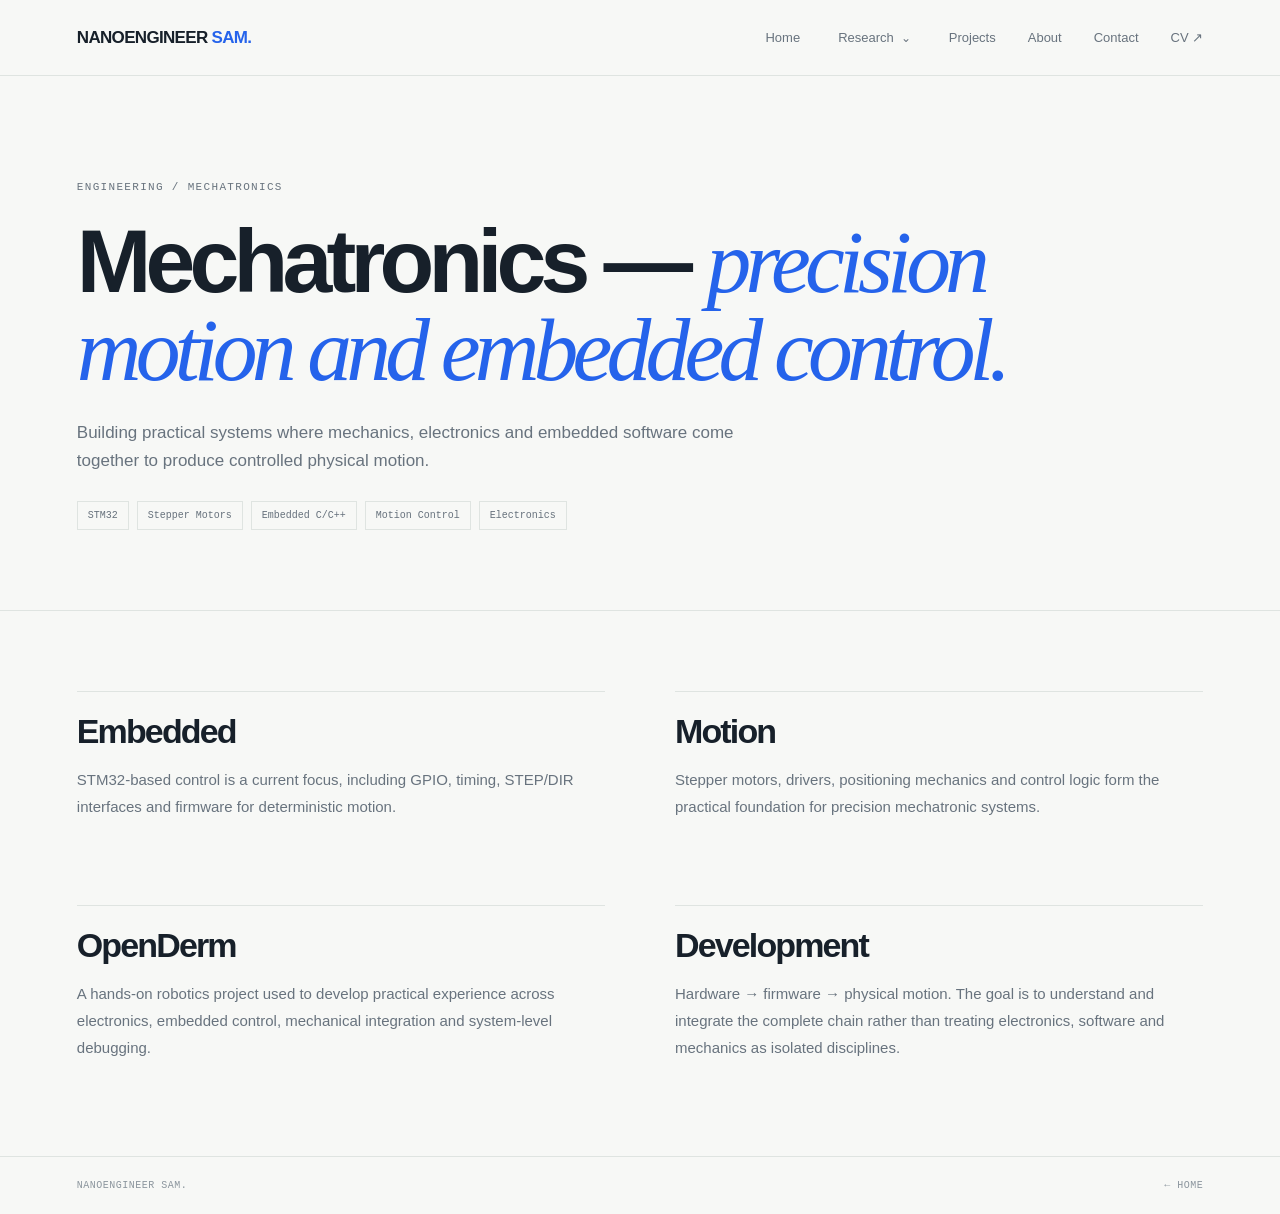
==== mechatronics.html @ 96676b7f "Add files via upload" ====
<!DOCTYPE html><html lang="en"><head><meta charset="UTF-8"><meta name="viewport" content="width=device-width,initial-scale=1.0"><title>Mechatronics — Nanoengineer Sam</title><link rel="stylesheet" href="style.css"></head><body><header class="nav">
  <a class="logo" href="index.html">NANOENGINEER <b>SAM.</b></a>
  <nav class="navlinks">
    <a href="index.html">Home</a>
    <div class="dropdown">
      <button class="dropdown-button">Research</button>
      <div class="dropdown-menu">
        <a href="nanotechnology.html">Nanotechnology<small>AFM · SPM · SEM · Raman</small></a>
        <a href="computational-physics.html">Computational Physics<small>DFT · Quantum ESPRESSO · Python</small></a>
        <a href="mechatronics.html">Mechatronics<small>STM32 · Motion · Robotics</small></a>
      </div>
    </div>
    <a href="index.html#projects">Projects</a>
    <a href="index.html#about">About</a>
    <a href="index.html#contact">Contact</a>
    <a class="cv" href="#" title="Add your CV PDF link here">CV ↗</a>
  </nav>
</header>
<section class="pagehero"><div class="inner"><div class="kicker">ENGINEERING / MECHATRONICS</div><h1>Mechatronics — <em>precision motion and embedded control.</em></h1><p class="lead">Building practical systems where mechanics, electronics and embedded software come together to produce controlled physical motion.</p><div class="pillrow"><span class="pill">STM32</span><span class="pill">Stepper Motors</span><span class="pill">Embedded C/C++</span><span class="pill">Motion Control</span><span class="pill">Electronics</span></div></div></section>
<main class="content"><div class="contentgrid">
<div class="block"><h2>Embedded</h2><p>STM32-based control is a current focus, including GPIO, timing, STEP/DIR interfaces and firmware for deterministic motion.</p></div>
<div class="block"><h2>Motion</h2><p>Stepper motors, drivers, positioning mechanics and control logic form the practical foundation for precision mechatronic systems.</p></div>
<div class="block"><h2>OpenDerm</h2><p>A hands-on robotics project used to develop practical experience across electronics, embedded control, mechanical integration and system-level debugging.</p></div>
<div class="block"><h2>Development</h2><p>Hardware → firmware → physical motion. The goal is to understand and integrate the complete chain rather than treating electronics, software and mechanics as isolated disciplines.</p></div>
</div></main><footer><span>NANOENGINEER SAM.</span><a href="index.html">← HOME</a></footer></body></html>
---- style.css ----
:root {
  --bg:#f7f8f6; --paper:#fff; --ink:#17202a; --muted:#68737e;
  --line:#dfe4e1; --accent:#2563eb;
}
*{box-sizing:border-box}
html{scroll-behavior:smooth}
body{margin:0;background:var(--bg);color:var(--ink);font-family:Inter,Arial,sans-serif}
a{text-decoration:none;color:inherit}
.nav{position:sticky;top:0;z-index:50;height:76px;padding:0 6vw;display:flex;align-items:center;justify-content:space-between;background:rgba(247,248,246,.95);backdrop-filter:blur(12px);border-bottom:1px solid var(--line)}
.logo{font-size:17px;font-weight:700;letter-spacing:-.04em}.logo b{color:var(--accent)}
.navlinks{display:flex;align-items:center;gap:32px;height:100%;font-size:13px;color:var(--muted)}
.navlinks>a,.dropdown-button{height:100%;display:flex;align-items:center;border:0;background:none;color:inherit;font:inherit;cursor:pointer}
.navlinks>a:hover,.dropdown-button:hover,.active{color:var(--ink)!important}
.dropdown{position:relative;height:100%}
.dropdown-button:after{content:"⌄";font-size:12px;margin-left:7px;transition:.2s}
.dropdown:hover .dropdown-button:after{transform:rotate(180deg)}
.dropdown-menu{position:absolute;top:68px;left:-22px;width:245px;background:#fff;border:1px solid var(--line);box-shadow:0 18px 45px rgba(23,32,42,.10);padding:9px;opacity:0;visibility:hidden;transform:translateY(8px);transition:.18s}
.dropdown:hover .dropdown-menu,.dropdown:focus-within .dropdown-menu{opacity:1;visibility:visible;transform:translateY(0)}
.dropdown-menu a{display:block;padding:14px;font-size:13px;color:var(--ink);border-radius:3px}.dropdown-menu a:hover{background:#f1f4f2}
.dropdown-menu small{display:block;color:#89939b;font:10px "Courier New";margin-top:4px}
.cv{font-size:13px;font-weight:700}
.page{max-width:1450px;margin:auto}
.hero{min-height:calc(100vh - 76px);padding:9vh 6vw;display:grid;grid-template-columns:1.05fr .95fr;gap:7vw;align-items:center}
.kicker{font:11px "Courier New",monospace;letter-spacing:.12em;color:var(--muted)}.kicker i{display:inline-block;width:7px;height:7px;background:var(--accent);border-radius:50%;margin-right:8px}
h1{font-size:clamp(52px,6.2vw,88px);line-height:.98;letter-spacing:-.065em;margin:24px 0 30px}
h1 em,h2 em{font-family:Georgia,serif;font-weight:400;color:var(--accent)}
.lead{max-width:600px;color:var(--muted);font-size:17px;line-height:1.7}
.actions{display:flex;gap:12px;margin-top:34px}.btn{padding:14px 19px;border:1px solid #ccd3cf;font-size:13px;font-weight:700;display:inline-flex;gap:9px;align-items:center}.primary{background:var(--ink);color:#fff!important;border-color:var(--ink)!important}
.visual{height:550px;border:1px solid var(--line);background:#edf0ed;position:relative;overflow:hidden}
.grid{position:absolute;inset:-20%;background-image:linear-gradient(#d9dfdb 1px,transparent 1px),linear-gradient(90deg,#d9dfdb 1px,transparent 1px);background-size:46px 46px;transform:perspective(550px) rotateX(60deg) scale(1.35);top:32%}
.orbit{position:absolute;left:50%;top:47%;width:330px;height:125px;border:1px solid #87939e;border-radius:50%;transform:translate(-50%,-50%) rotate(-20deg)}
.orbit.two{transform:translate(-50%,-50%) rotate(65deg)}
.core{position:absolute;left:50%;top:47%;width:48px;height:48px;border:2px solid var(--accent);border-radius:50%;transform:translate(-50%,-50%);box-shadow:0 0 0 10px rgba(37,99,235,.07)}
.core:after{content:"";position:absolute;left:50%;top:50%;width:8px;height:8px;border-radius:50%;background:var(--accent);transform:translate(-50%,-50%)}
.vlabel{position:absolute;left:25px;bottom:22px;font:10px/1.8 "Courier New";letter-spacing:.12em}
section{padding:110px 6vw;max-width:1450px;margin:auto}.profile{border-top:1px solid var(--line)}
.profilegrid{display:grid;grid-template-columns:1.15fr .85fr;gap:8vw;margin-top:36px}
h2{font-size:clamp(40px,4.6vw,64px);line-height:1;letter-spacing:-.055em;margin:0}
.copy{color:var(--muted);font-size:15px;line-height:1.8}
.capabilities{background:#fff;max-width:none}.inner{max-width:1330px;margin:auto}
.sectionhead{display:flex;justify-content:space-between;align-items:end;gap:30px;margin-bottom:48px}
.sectionhead>p{max-width:400px;color:var(--muted);font-size:14px;line-height:1.7;margin:0}
.cards{display:grid;grid-template-columns:repeat(3,1fr);border-top:1px solid var(--line)}
.card{padding:32px 35px 28px 0;border-right:1px solid var(--line);min-height:260px}.card+.card{padding-left:35px}.card:last-child{border-right:0}
.card .num{float:right;font:10px "Courier New";color:#9ca5ac}.icon{font-size:25px;color:var(--accent);margin-bottom:52px}
.card h3{font-size:24px;margin:0 0 12px}.card p{font-size:14px;color:var(--muted);line-height:1.7}
.projects{max-width:none}.projectrow{display:grid;grid-template-columns:70px 1fr 300px 30px;gap:25px;align-items:center;padding:31px 0;border-top:1px solid var(--line)}.projectrow:last-child{border-bottom:1px solid var(--line)}
.pnum,.ptype{font:10px "Courier New";color:#8b959d}.ptype{letter-spacing:.08em}.projectrow h3{font-size:28px;margin:4px 0}.projectrow p{margin:0;color:var(--muted);font-size:13px}.arrow{color:var(--accent)}
.skills{background:var(--ink);color:#fff;max-width:none}.skillgrid{display:grid;grid-template-columns:repeat(3,1fr);gap:45px;margin-top:55px}
.skill h3{font-size:17px}.skill p{color:#aeb7bf;line-height:1.8;font-size:13px}
.contact{text-align:center;background:#fff;max-width:none}.contact h2{margin:20px 0}.contact .copy{max-width:550px;margin:0 auto 35px}
.links{display:flex;justify-content:center;flex-wrap:wrap;gap:10px}.links a{border:1px solid var(--line);padding:12px 16px;font-size:12px;font-weight:600}
.pagehero{padding:105px 6vw 80px;border-bottom:1px solid var(--line)}.pagehero .inner{max-width:1330px}.pagehero h1{font-size:clamp(52px,7vw,92px);max-width:950px;margin:25px 0}.pagehero .lead{max-width:720px}
.content{padding:80px 6vw;max-width:1330px;margin:auto}.contentgrid{display:grid;grid-template-columns:1fr 1fr;gap:70px}
.block{border-top:1px solid var(--line);padding-top:22px}.block h2{font-size:34px;margin-bottom:18px}.block p,.block li{color:var(--muted);font-size:15px;line-height:1.8}
.pillrow{display:flex;flex-wrap:wrap;gap:8px;margin-top:25px}.pill{padding:8px 10px;border:1px solid var(--line);font:10px "Courier New";color:#66717c}
footer{border-top:1px solid var(--line);padding:23px 6vw;display:flex;justify-content:space-between;color:#8b959d;font:10px "Courier New";letter-spacing:.05em}
@media(max-width:850px){.nav{padding:0 5vw}.navlinks{display:none}.hero{grid-template-columns:1fr;padding:65px 5vw}.visual{height:390px}section{padding:75px 5vw}.profilegrid,.cards,.skillgrid,.contentgrid{grid-template-columns:1fr}.card,.card+.card{padding:28px 0;border-right:0;border-bottom:1px solid var(--line)}.card:last-child{border-bottom:0}.sectionhead{display:block}.sectionhead>p{margin-top:20px}.projectrow{grid-template-columns:42px 1fr 25px}.projectrow p{display:none}.pagehero{padding:70px 5vw}.content{padding:60px 5vw}footer{flex-direction:column;gap:8px}}
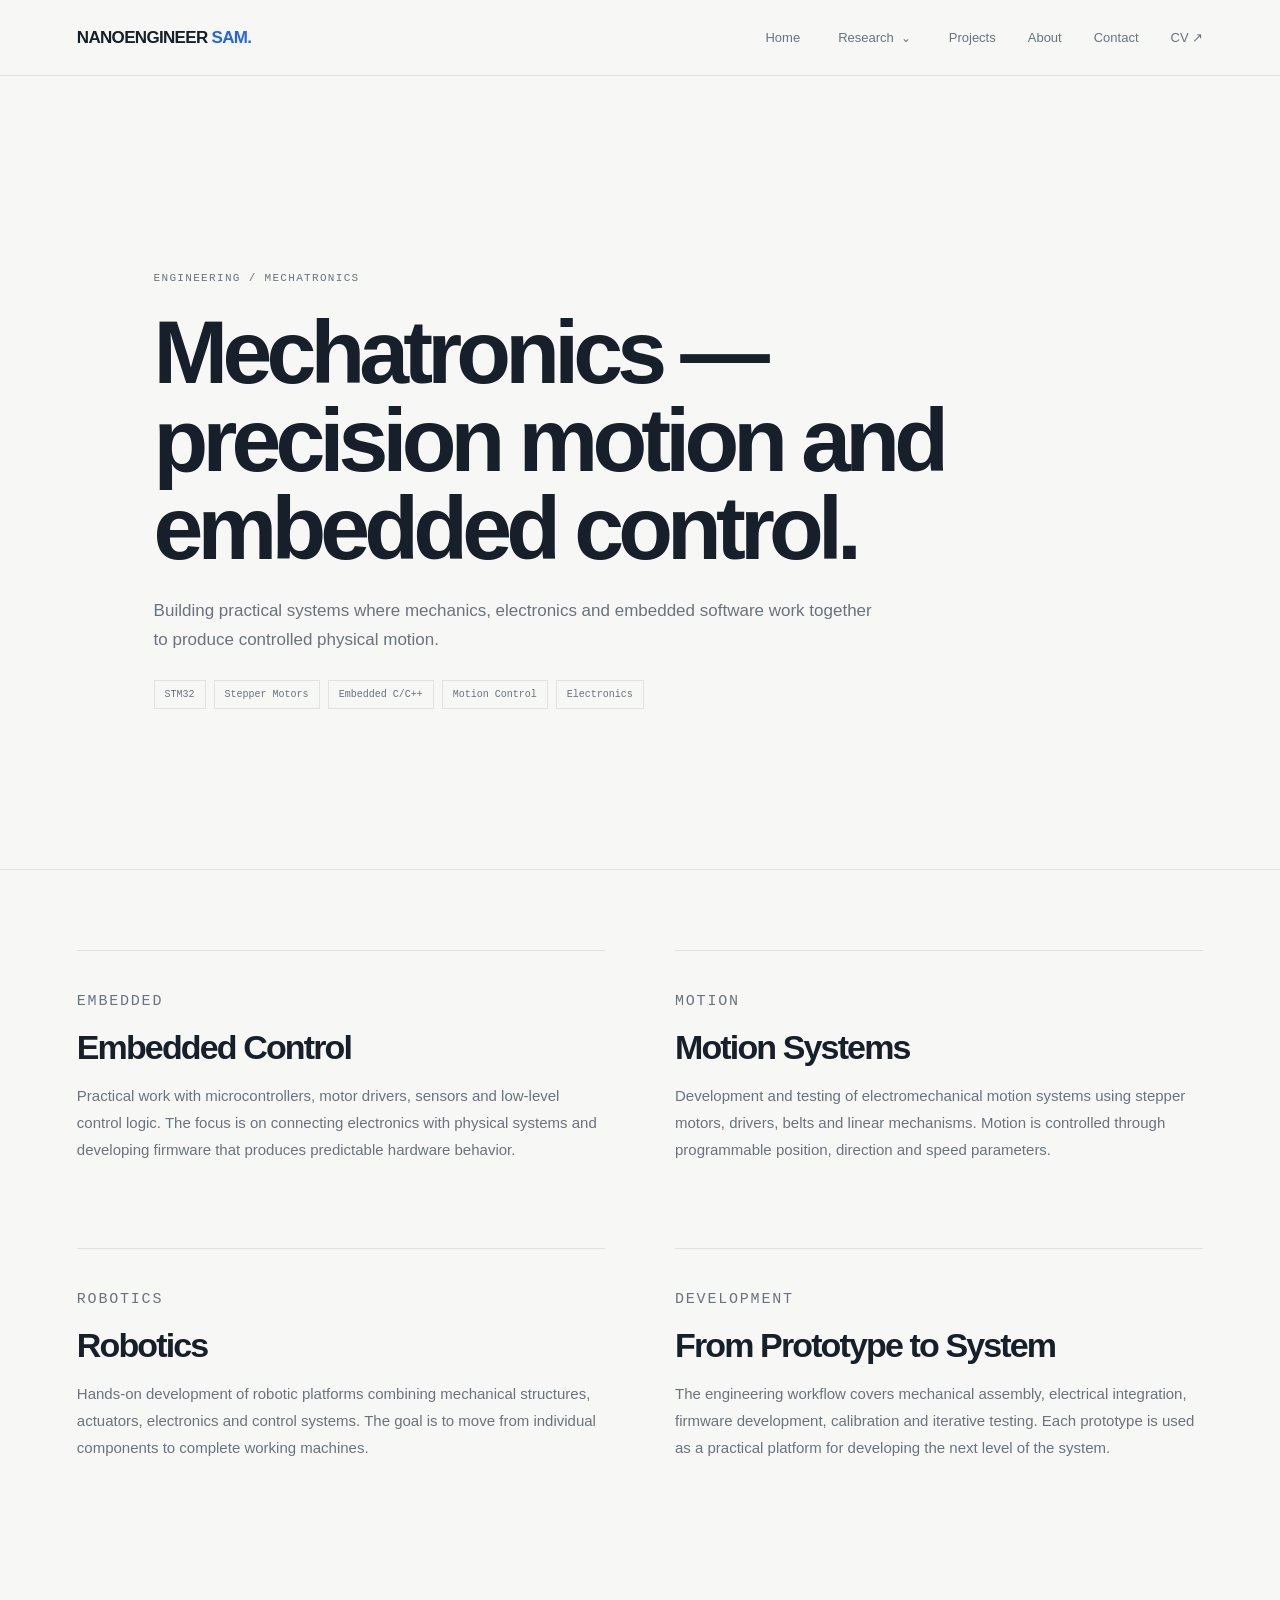
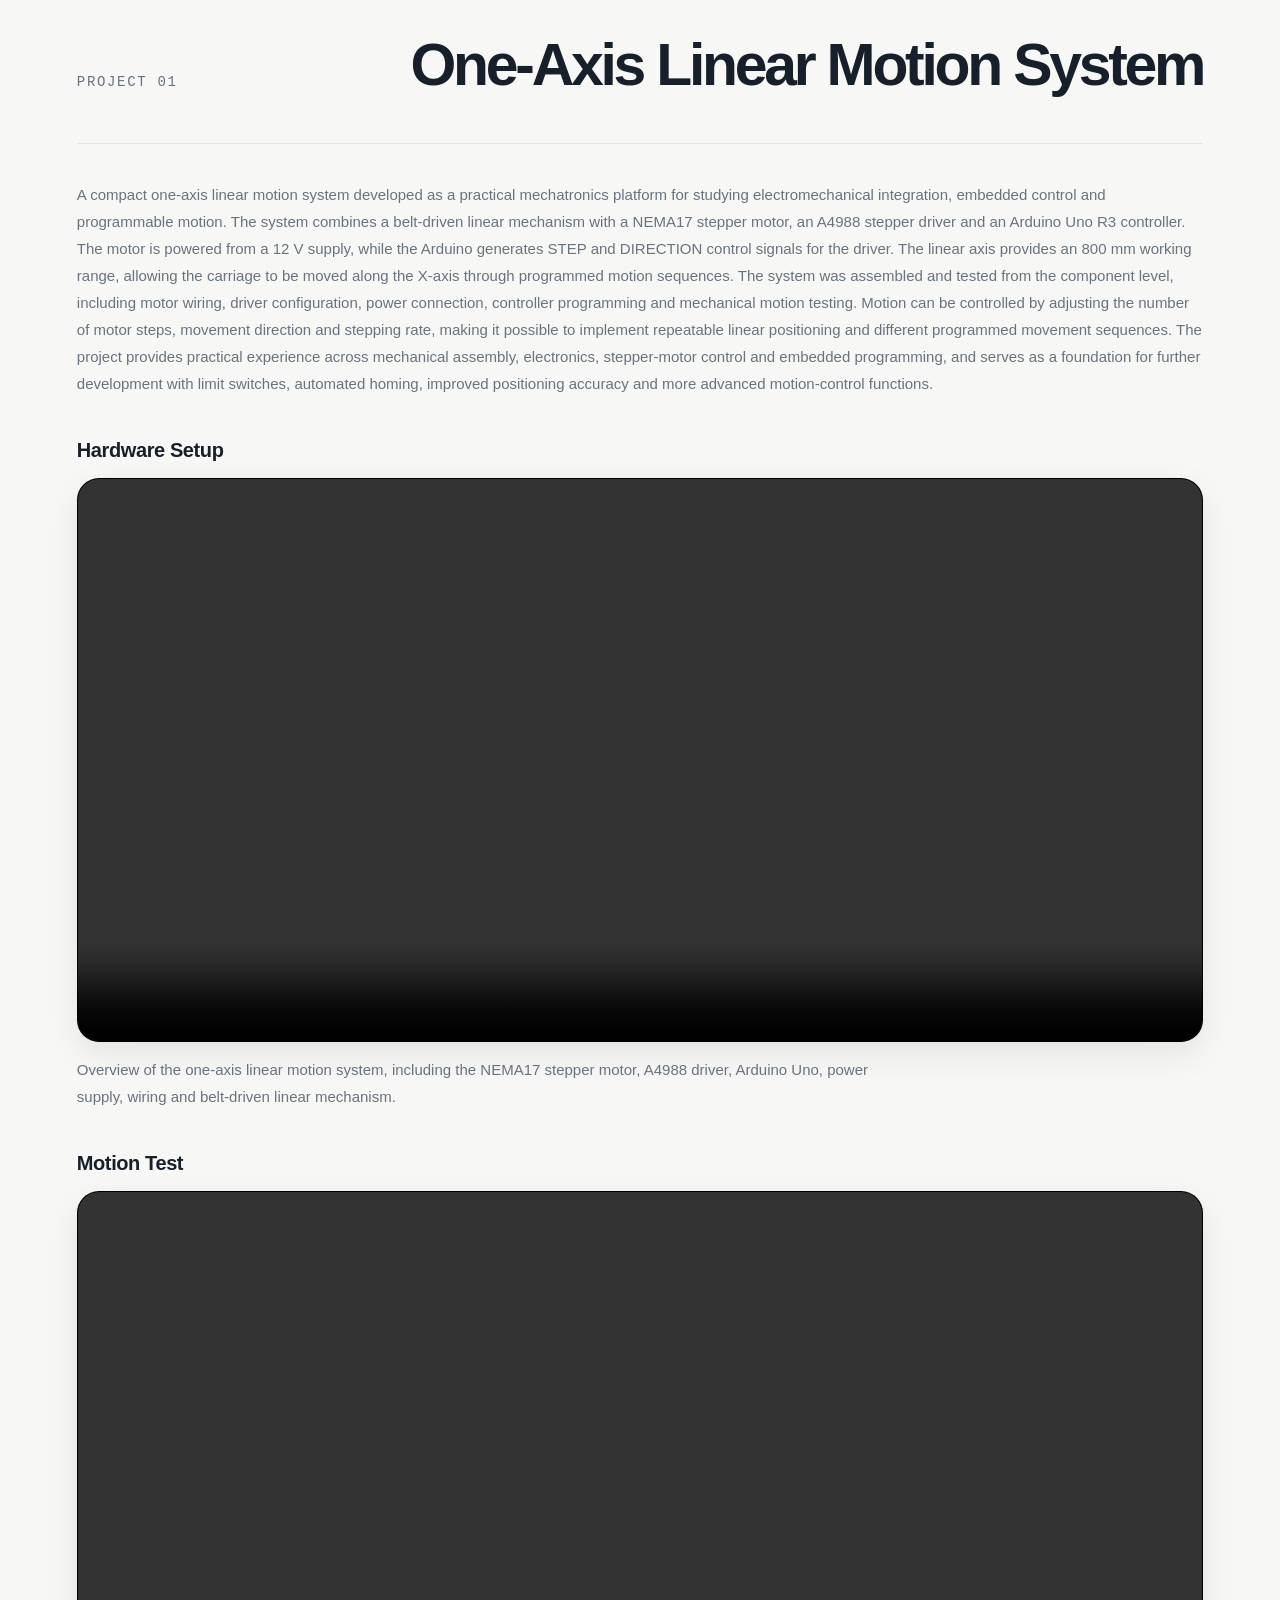
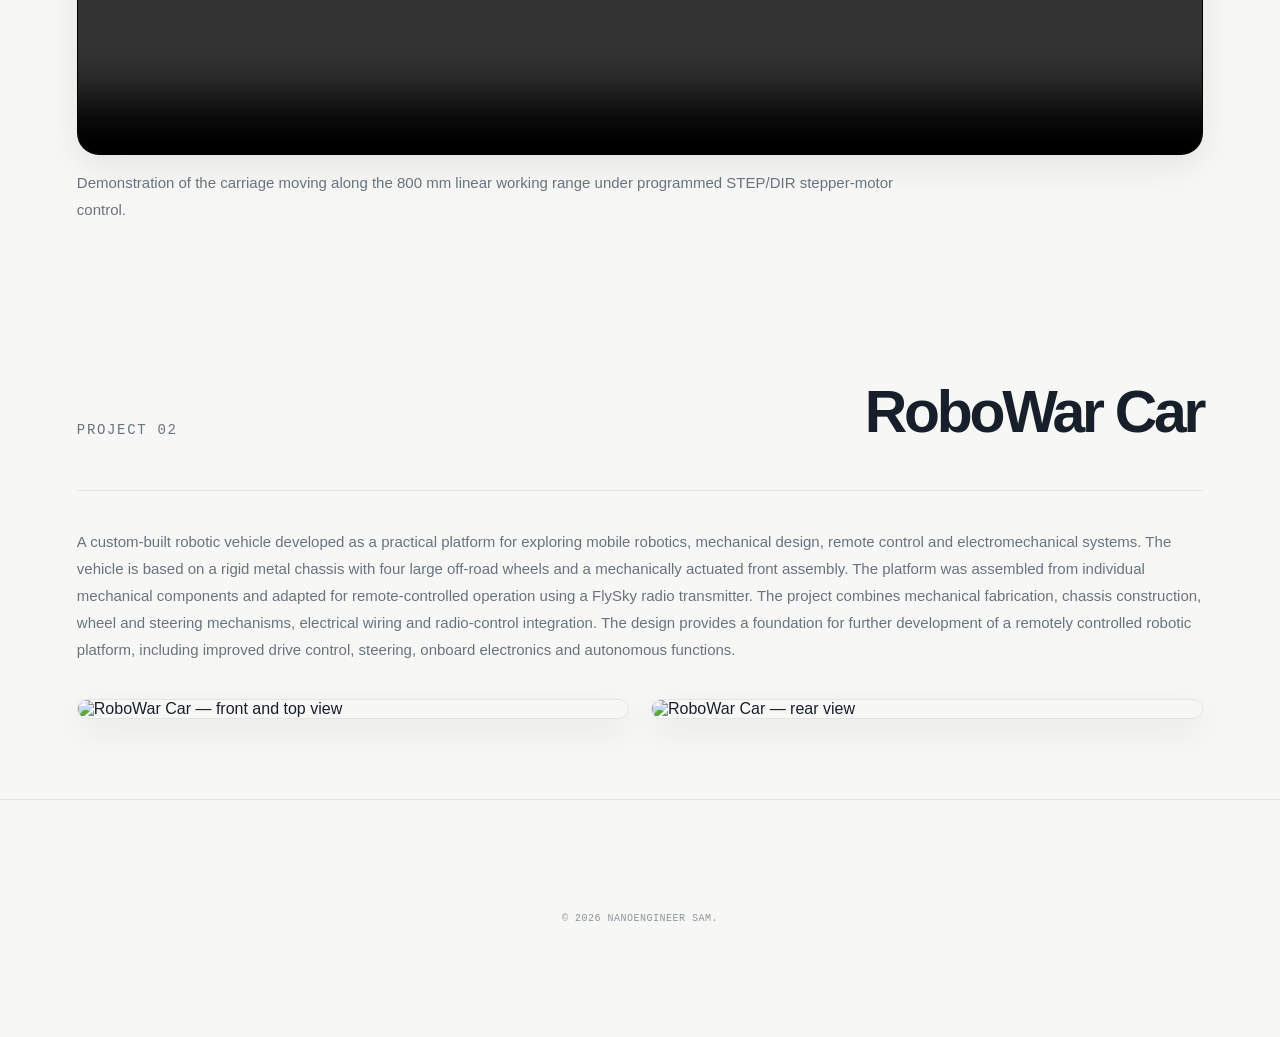
==== commit 06d8eb3e: "Update mechatronics.html" ====
--- a/mechatronics.html
+++ b/mechatronics.html
@@ -1,25 +1,277 @@
-<!DOCTYPE html><html lang="en"><head><meta charset="UTF-8"><meta name="viewport" content="width=device-width,initial-scale=1.0"><title>Mechatronics — Nanoengineer Sam</title><link rel="stylesheet" href="style.css"></head><body><header class="nav">
-  <a class="logo" href="index.html">NANOENGINEER <b>SAM.</b></a>
-  <nav class="navlinks">
-    <a href="index.html">Home</a>
-    <div class="dropdown">
-      <button class="dropdown-button">Research</button>
-      <div class="dropdown-menu">
-        <a href="nanotechnology.html">Nanotechnology<small>AFM · SPM · SEM · Raman</small></a>
-        <a href="computational-physics.html">Computational Physics<small>DFT · Quantum ESPRESSO · Python</small></a>
-        <a href="mechatronics.html">Mechatronics<small>STM32 · Motion · Robotics</small></a>
-      </div>
+<!DOCTYPE html>
+<html lang="en">
+<head>
+  <meta charset="UTF-8">
+  <meta name="viewport" content="width=device-width, initial-scale=1.0">
+  <meta name="description" content="Mechatronics projects — embedded control, motion systems, robotics and electromechanical engineering.">
+  <title>Mechatronics — NANOENGINEER SAM.</title>
+  <link rel="stylesheet" href="style.css">
+  <style>
+    /* Project media */
+    .project-media {
+      margin-top: 42px;
+    }
+
+    .project-media h3 {
+      margin: 0 0 16px;
+      font-size: 20px;
+      letter-spacing: -0.02em;
+    }
+
+    .project-video {
+      width: 100%;
+      display: block;
+      background: #000;
+      border-radius: 22px;
+      border: 1px solid rgba(0,0,0,.08);
+      box-shadow: 0 12px 35px rgba(0,0,0,.08);
+    }
+
+    .media-caption {
+      margin: 14px 0 0;
+      color: #6e6e73;
+      line-height: 1.65;
+      max-width: 820px;
+    }
+
+    .project-image-grid {
+      display: grid;
+      grid-template-columns: repeat(2, minmax(0, 1fr));
+      gap: 22px;
+      margin-top: 36px;
+    }
+
+    .project-image {
+      width: 100%;
+      display: block;
+      border-radius: 22px;
+      border: 1px solid rgba(0,0,0,.08);
+      box-shadow: 0 12px 35px rgba(0,0,0,.08);
+    }
+
+    @media (max-width: 700px) {
+      .project-image-grid {
+        grid-template-columns: 1fr;
+      }
+    }
+  </style>
+</head>
+
+<body>
+
+  <header class="nav">
+    <a class="logo" href="index.html">NANOENGINEER <b>SAM.</b></a>
+
+    <nav class="navlinks">
+      <a href="index.html">Home</a>
+
+      <div class="dropdown">
+        <button class="dropdown-button">Research</button>
+        <div class="dropdown-menu">
+          <a href="nanotechnology.html">
+            Nanotechnology
+            <small>AFM · SPM · SEM · Raman</small>
+          </a>
+          <a href="computational-physics.html">
+            Computational Physics
+            <small>DFT · Quantum ESPRESSO · Python</small>
+          </a>
+          <a href="mechatronics.html">
+            Mechatronics
+            <small>STM32 · Motion · Robotics</small>
+          </a>
+        </div>
+      </div>
+
+      <a href="index.html#projects">Projects</a>
+      <a href="index.html#about">About</a>
+      <a href="index.html#contact">Contact</a>
+      <a class="cv" href="#" title="Add your CV PDF link here">CV ↗</a>
+    </nav>
+  </header>
+
+
+  <main>
+
+    <!-- Page hero -->
+    <section class="pagehero">
+      <div class="content">
+        <p class="kicker">ENGINEERING / MECHATRONICS</p>
+        <h1>Mechatronics — precision motion and embedded control.</h1>
+        <p class="lead">
+          Building practical systems where mechanics, electronics and embedded
+          software work together to produce controlled physical motion.
+        </p>
+
+        <div class="pillrow">
+          <span class="pill">STM32</span>
+          <span class="pill">Stepper Motors</span>
+          <span class="pill">Embedded C/C++</span>
+          <span class="pill">Motion Control</span>
+          <span class="pill">Electronics</span>
+        </div>
+      </div>
+    </section>
+
+
+    <!-- General mechatronics -->
+    <section class="content">
+      <div class="contentgrid">
+
+        <article class="block">
+          <p class="kicker">EMBEDDED</p>
+          <h2>Embedded Control</h2>
+          <p>
+            Practical work with microcontrollers, motor drivers, sensors and
+            low-level control logic. The focus is on connecting electronics
+            with physical systems and developing firmware that produces
+            predictable hardware behavior.
+          </p>
+        </article>
+
+        <article class="block">
+          <p class="kicker">MOTION</p>
+          <h2>Motion Systems</h2>
+          <p>
+            Development and testing of electromechanical motion systems using
+            stepper motors, drivers, belts and linear mechanisms. Motion is
+            controlled through programmable position, direction and speed
+            parameters.
+          </p>
+        </article>
+
+        <article class="block">
+          <p class="kicker">ROBOTICS</p>
+          <h2>Robotics</h2>
+          <p>
+            Hands-on development of robotic platforms combining mechanical
+            structures, actuators, electronics and control systems. The goal is
+            to move from individual components to complete working machines.
+          </p>
+        </article>
+
+        <article class="block">
+          <p class="kicker">DEVELOPMENT</p>
+          <h2>From Prototype to System</h2>
+          <p>
+            The engineering workflow covers mechanical assembly, electrical
+            integration, firmware development, calibration and iterative
+            testing. Each prototype is used as a practical platform for
+            developing the next level of the system.
+          </p>
+        </article>
+
+      </div>
+    </section>
+
+
+    <!-- One-Axis project -->
+    <section class="content">
+      <div class="sectionhead">
+        <p class="kicker">PROJECT 01</p>
+        <h2>One-Axis Linear Motion System</h2>
+      </div>
+
+      <article class="block">
+        <p>
+          A compact one-axis linear motion system developed as a practical
+          mechatronics platform for studying electromechanical integration,
+          embedded control and programmable motion. The system combines a
+          belt-driven linear mechanism with a NEMA17 stepper motor, an A4988
+          stepper driver and an Arduino Uno R3 controller. The motor is powered
+          from a 12 V supply, while the Arduino generates STEP and DIRECTION
+          control signals for the driver. The linear axis provides an 800 mm
+          working range, allowing the carriage to be moved along the X-axis
+          through programmed motion sequences. The system was assembled and
+          tested from the component level, including motor wiring, driver
+          configuration, power connection, controller programming and
+          mechanical motion testing. Motion can be controlled by adjusting the
+          number of motor steps, movement direction and stepping rate, making
+          it possible to implement repeatable linear positioning and different
+          programmed movement sequences. The project provides practical
+          experience across mechanical assembly, electronics, stepper-motor
+          control and embedded programming, and serves as a foundation for
+          further development with limit switches, automated homing, improved
+          positioning accuracy and more advanced motion-control functions.
+        </p>
+
+        <div class="project-media">
+          <h3>Hardware Setup</h3>
+          <video class="project-video" controls preload="metadata">
+            <source src="Oneaxis1.mp4" type="video/mp4">
+            Your browser does not support HTML5 video.
+          </video>
+          <p class="media-caption">
+            Overview of the one-axis linear motion system, including the NEMA17
+            stepper motor, A4988 driver, Arduino Uno, power supply, wiring and
+            belt-driven linear mechanism.
+          </p>
+        </div>
+
+        <div class="project-media">
+          <h3>Motion Test</h3>
+          <video class="project-video" controls preload="metadata">
+            <source src="Oneaxis.mp4" type="video/mp4">
+            Your browser does not support HTML5 video.
+          </video>
+          <p class="media-caption">
+            Demonstration of the carriage moving along the 800 mm linear
+            working range under programmed STEP/DIR stepper-motor control.
+          </p>
+        </div>
+      </article>
+    </section>
+
+
+    <!-- RoboWar Car project -->
+    <section class="content">
+      <div class="sectionhead">
+        <p class="kicker">PROJECT 02</p>
+        <h2>RoboWar Car</h2>
+      </div>
+
+      <article class="block">
+        <p>
+          A custom-built robotic vehicle developed as a practical platform for
+          exploring mobile robotics, mechanical design, remote control and
+          electromechanical systems. The vehicle is based on a rigid metal
+          chassis with four large off-road wheels and a mechanically actuated
+          front assembly. The platform was assembled from individual mechanical
+          components and adapted for remote-controlled operation using a FlySky
+          radio transmitter. The project combines mechanical fabrication,
+          chassis construction, wheel and steering mechanisms, electrical
+          wiring and radio-control integration. The design provides a
+          foundation for further development of a remotely controlled robotic
+          platform, including improved drive control, steering, onboard
+          electronics and autonomous functions.
+        </p>
+
+        <div class="project-image-grid">
+          <img
+            class="project-image"
+            src="robocar1.JPG"
+            alt="RoboWar Car — front and top view"
+            loading="lazy"
+          >
+
+          <img
+            class="project-image"
+            src="robocar2.JPG"
+            alt="RoboWar Car — rear view"
+            loading="lazy"
+          >
+        </div>
+      </article>
+    </section>
+
+  </main>
+
+
+  <footer>
+    <div class="content">
+      <p>© 2026 NANOENGINEER SAM.</p>
     </div>
-    <a href="index.html#projects">Projects</a>
-    <a href="index.html#about">About</a>
-    <a href="index.html#contact">Contact</a>
-    <a class="cv" href="#" title="Add your CV PDF link here">CV ↗</a>
-  </nav>
-</header>
-<section class="pagehero"><div class="inner"><div class="kicker">ENGINEERING / MECHATRONICS</div><h1>Mechatronics — <em>precision motion and embedded control.</em></h1><p class="lead">Building practical systems where mechanics, electronics and embedded software come together to produce controlled physical motion.</p><div class="pillrow"><span class="pill">STM32</span><span class="pill">Stepper Motors</span><span class="pill">Embedded C/C++</span><span class="pill">Motion Control</span><span class="pill">Electronics</span></div></div></section>
-<main class="content"><div class="contentgrid">
-<div class="block"><h2>Embedded</h2><p>STM32-based control is a current focus, including GPIO, timing, STEP/DIR interfaces and firmware for deterministic motion.</p></div>
-<div class="block"><h2>Motion</h2><p>Stepper motors, drivers, positioning mechanics and control logic form the practical foundation for precision mechatronic systems.</p></div>
-<div class="block"><h2>OpenDerm</h2><p>A hands-on robotics project used to develop practical experience across electronics, embedded control, mechanical integration and system-level debugging.</p></div>
-<div class="block"><h2>Development</h2><p>Hardware → firmware → physical motion. The goal is to understand and integrate the complete chain rather than treating electronics, software and mechanics as isolated disciplines.</p></div>
-</div></main><footer><span>NANOENGINEER SAM.</span><a href="index.html">← HOME</a></footer></body></html>+  </footer>
+
+</body>
+</html>
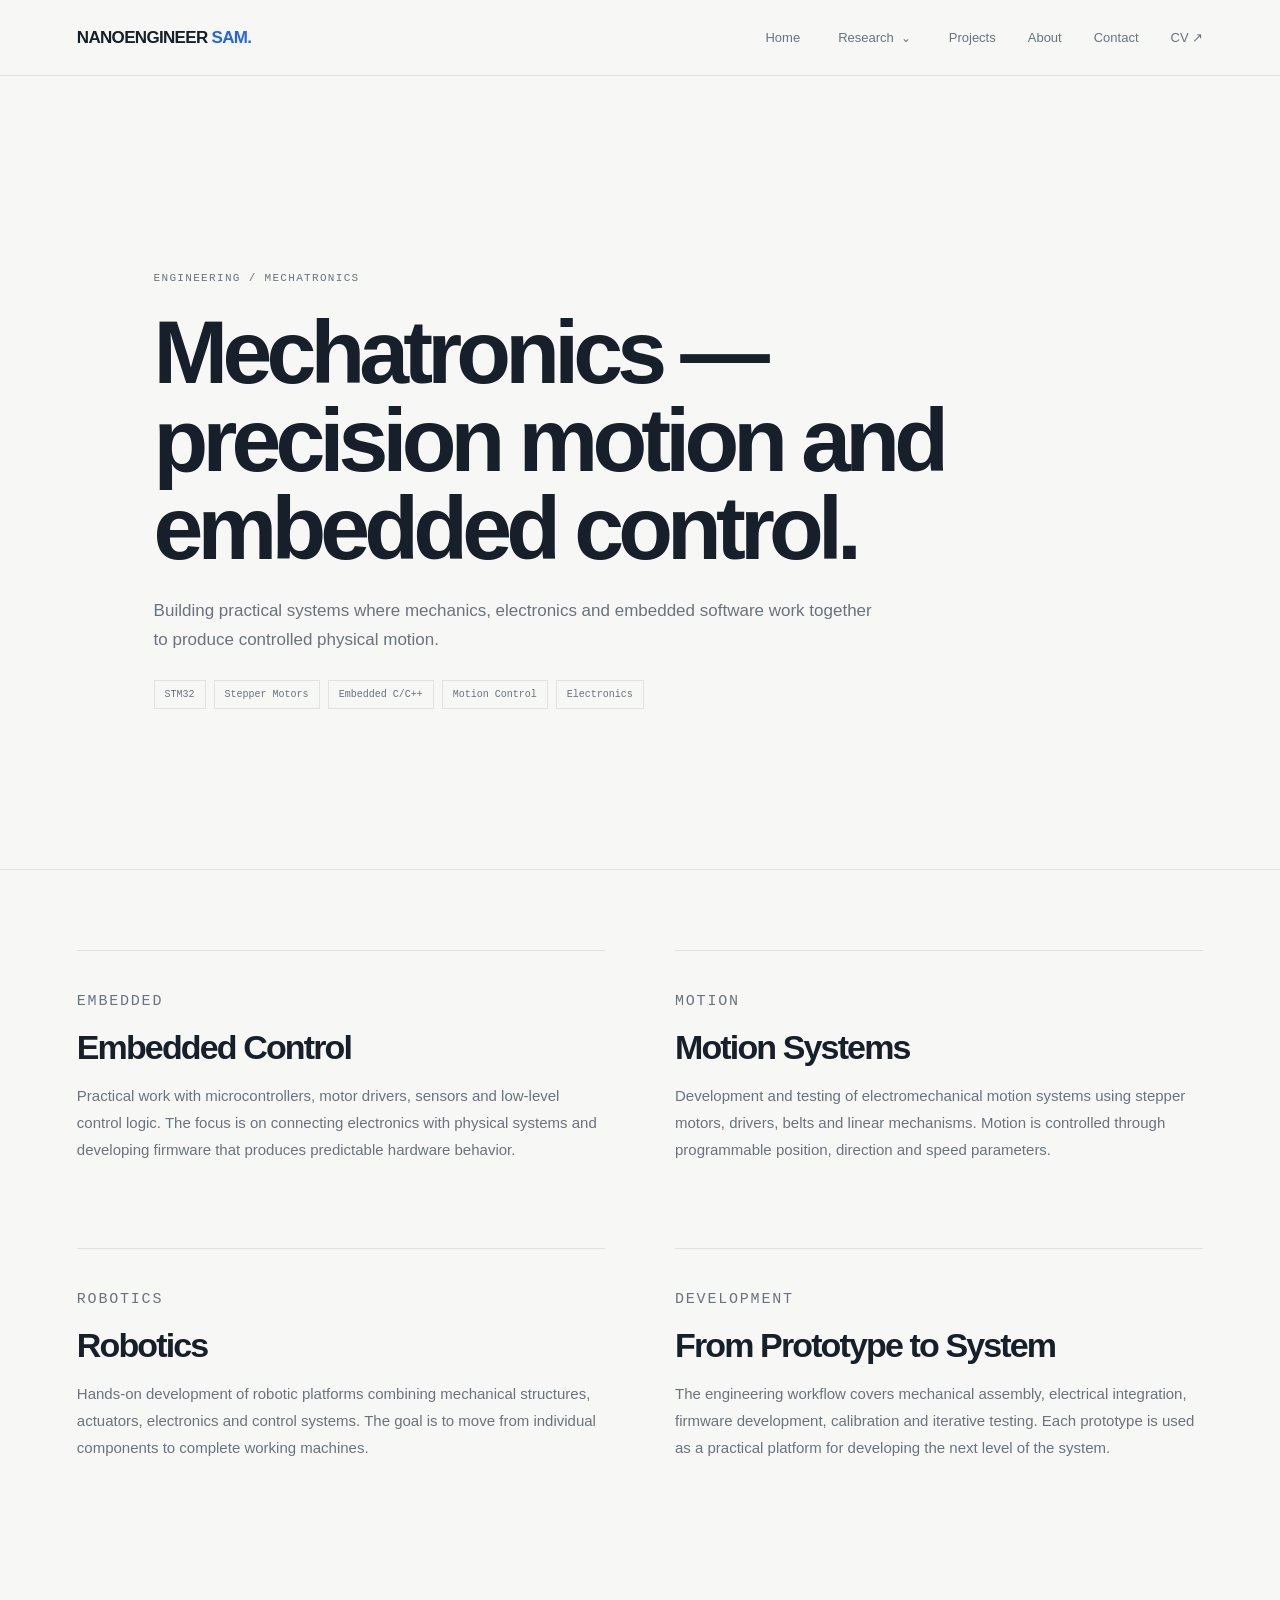
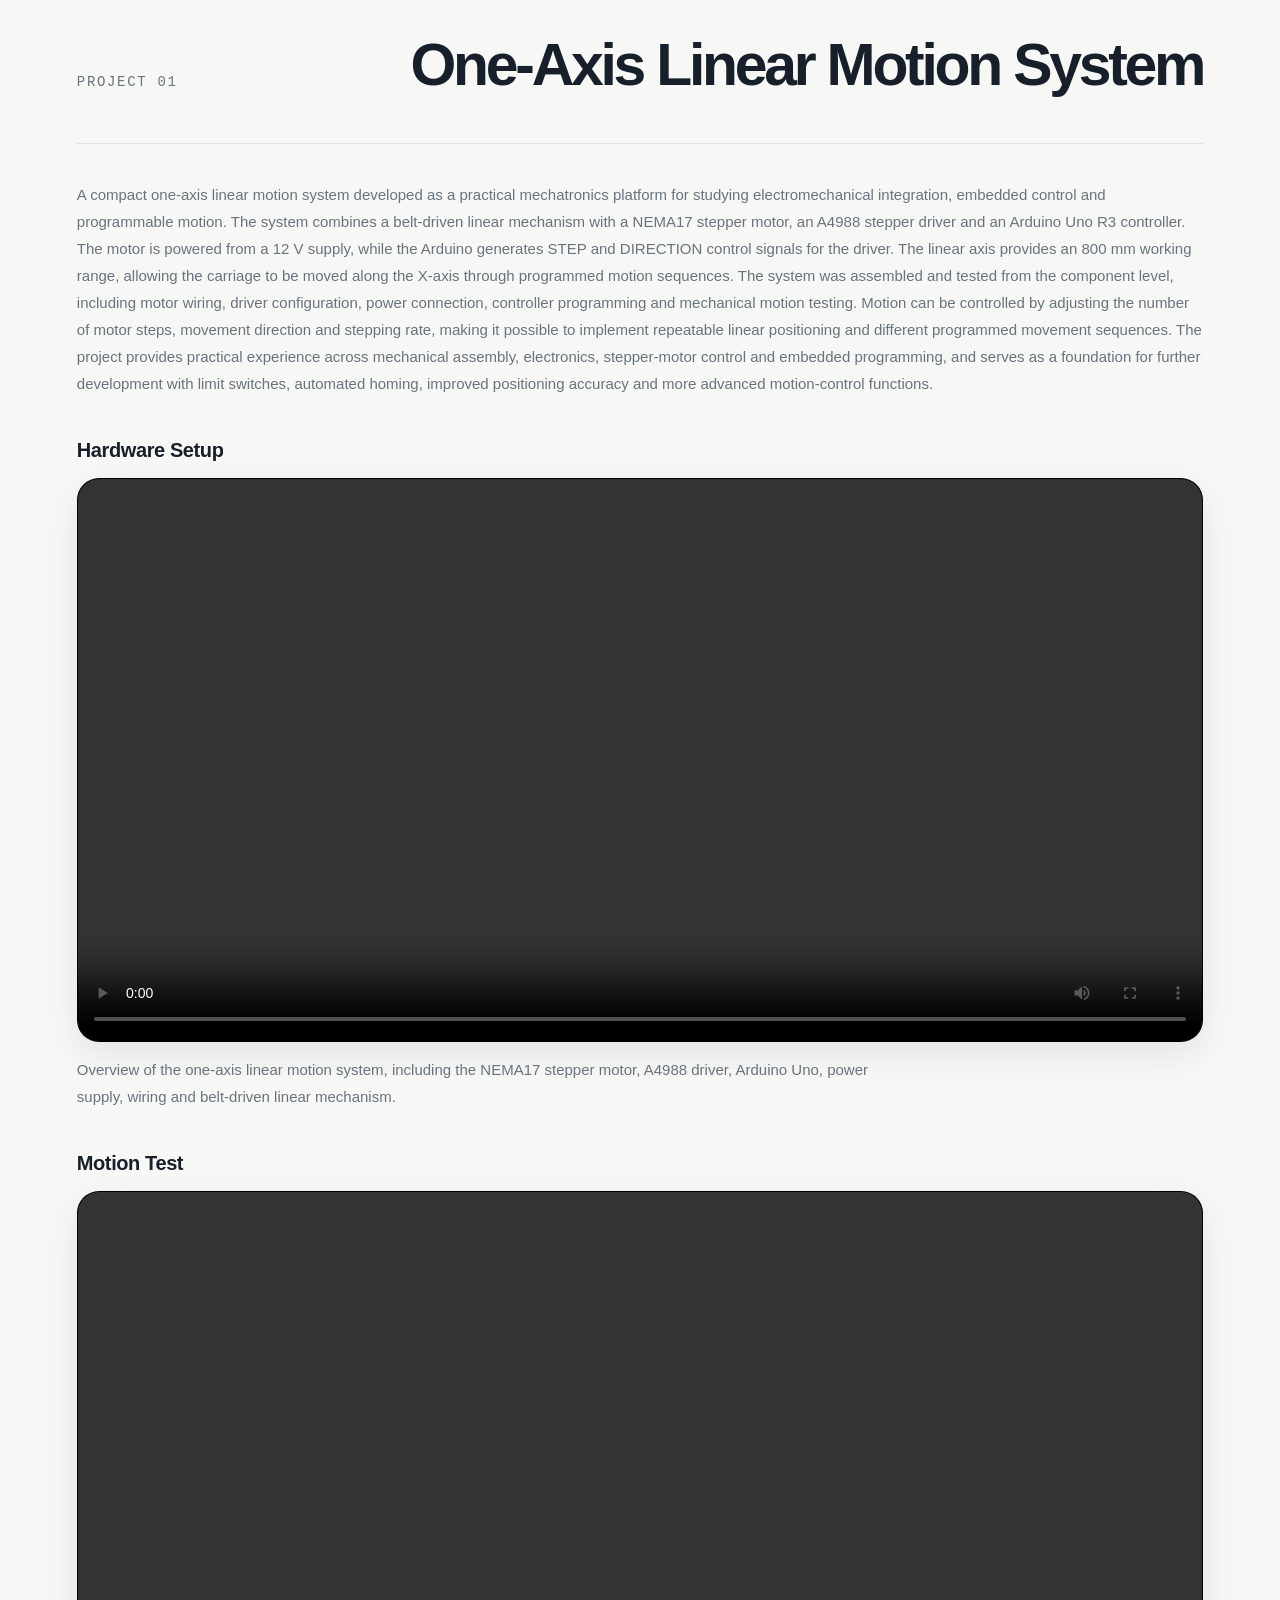
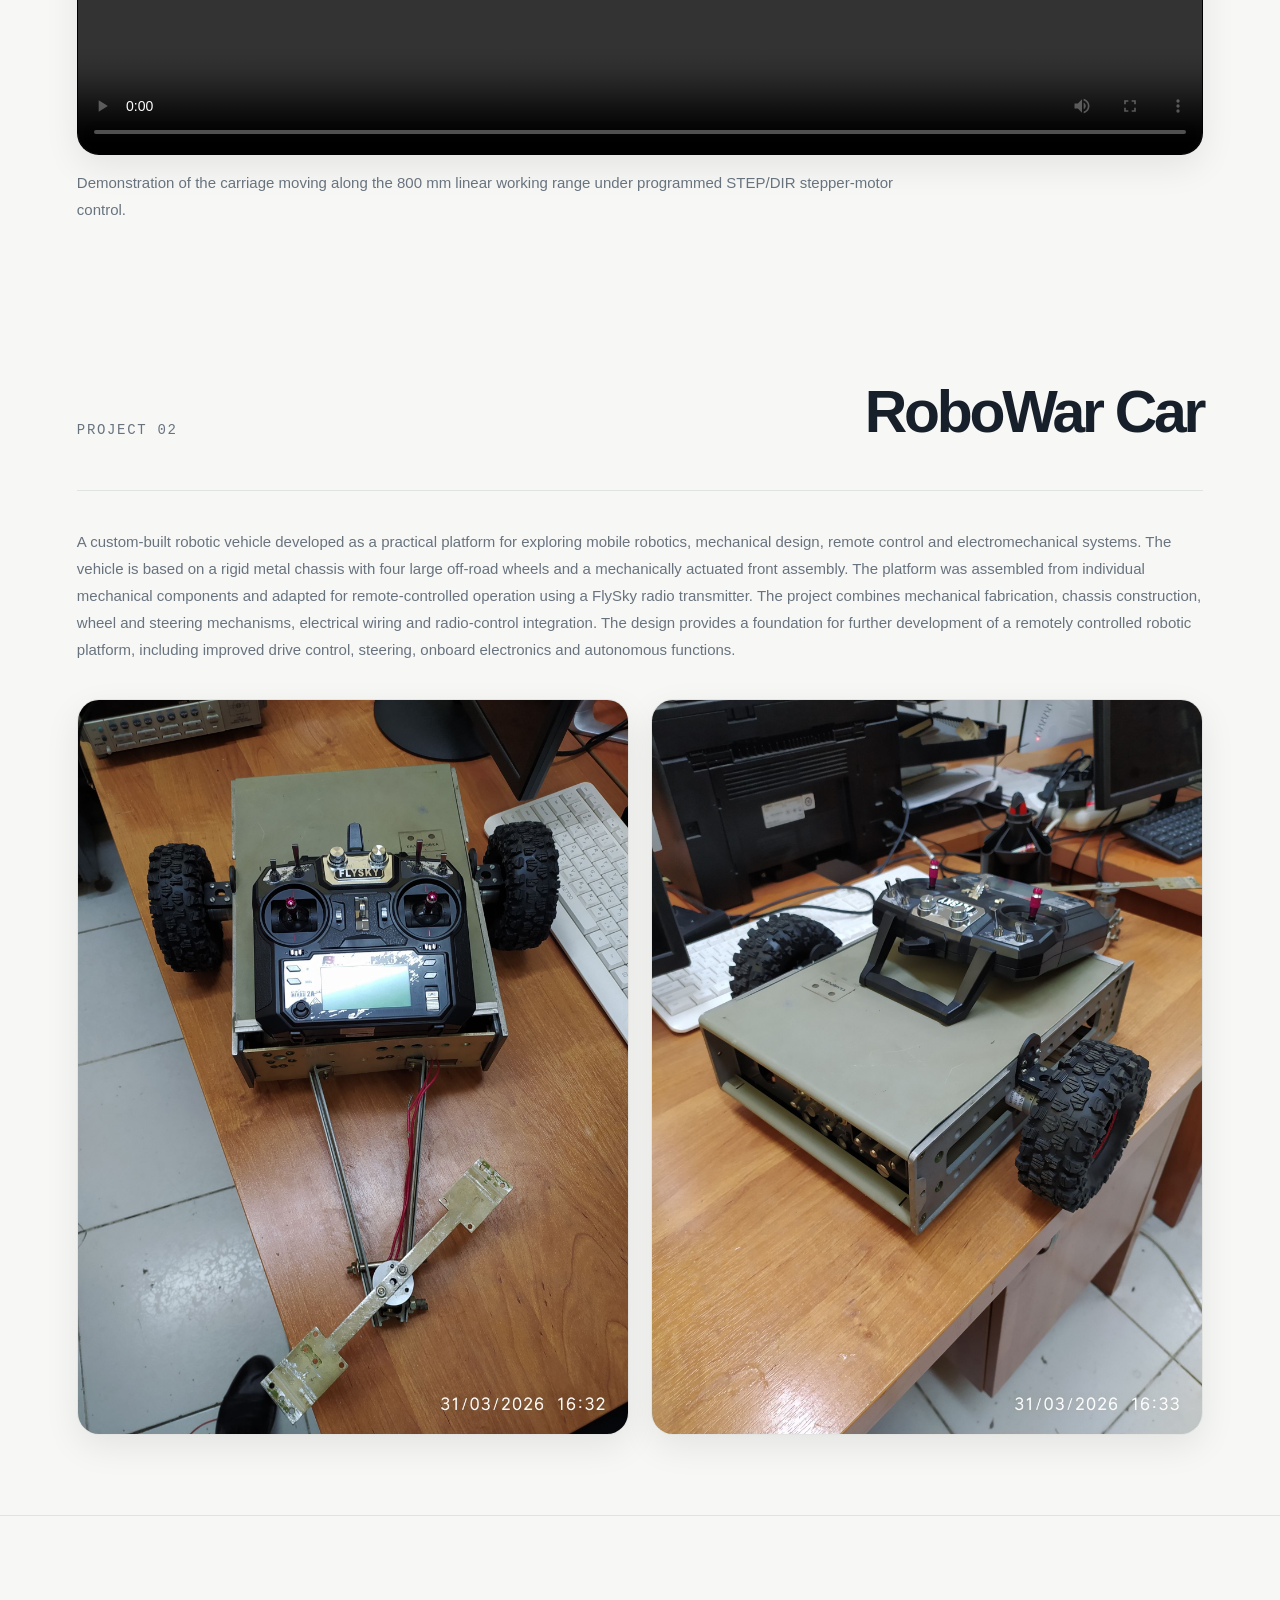
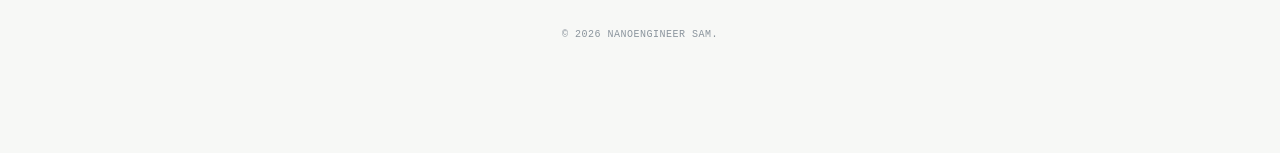
==== commit 9928deda: "Update mechatronics.html" ====
--- a/mechatronics.html
+++ b/mechatronics.html
@@ -249,14 +249,14 @@
         <div class="project-image-grid">
           <img
             class="project-image"
-            src="robocar1.JPG"
+            src="robocar1.jpg"
             alt="RoboWar Car — front and top view"
             loading="lazy"
           >
 
           <img
             class="project-image"
-            src="robocar2.JPG"
+            src="robocar2.jpg"
             alt="RoboWar Car — rear view"
             loading="lazy"
           >
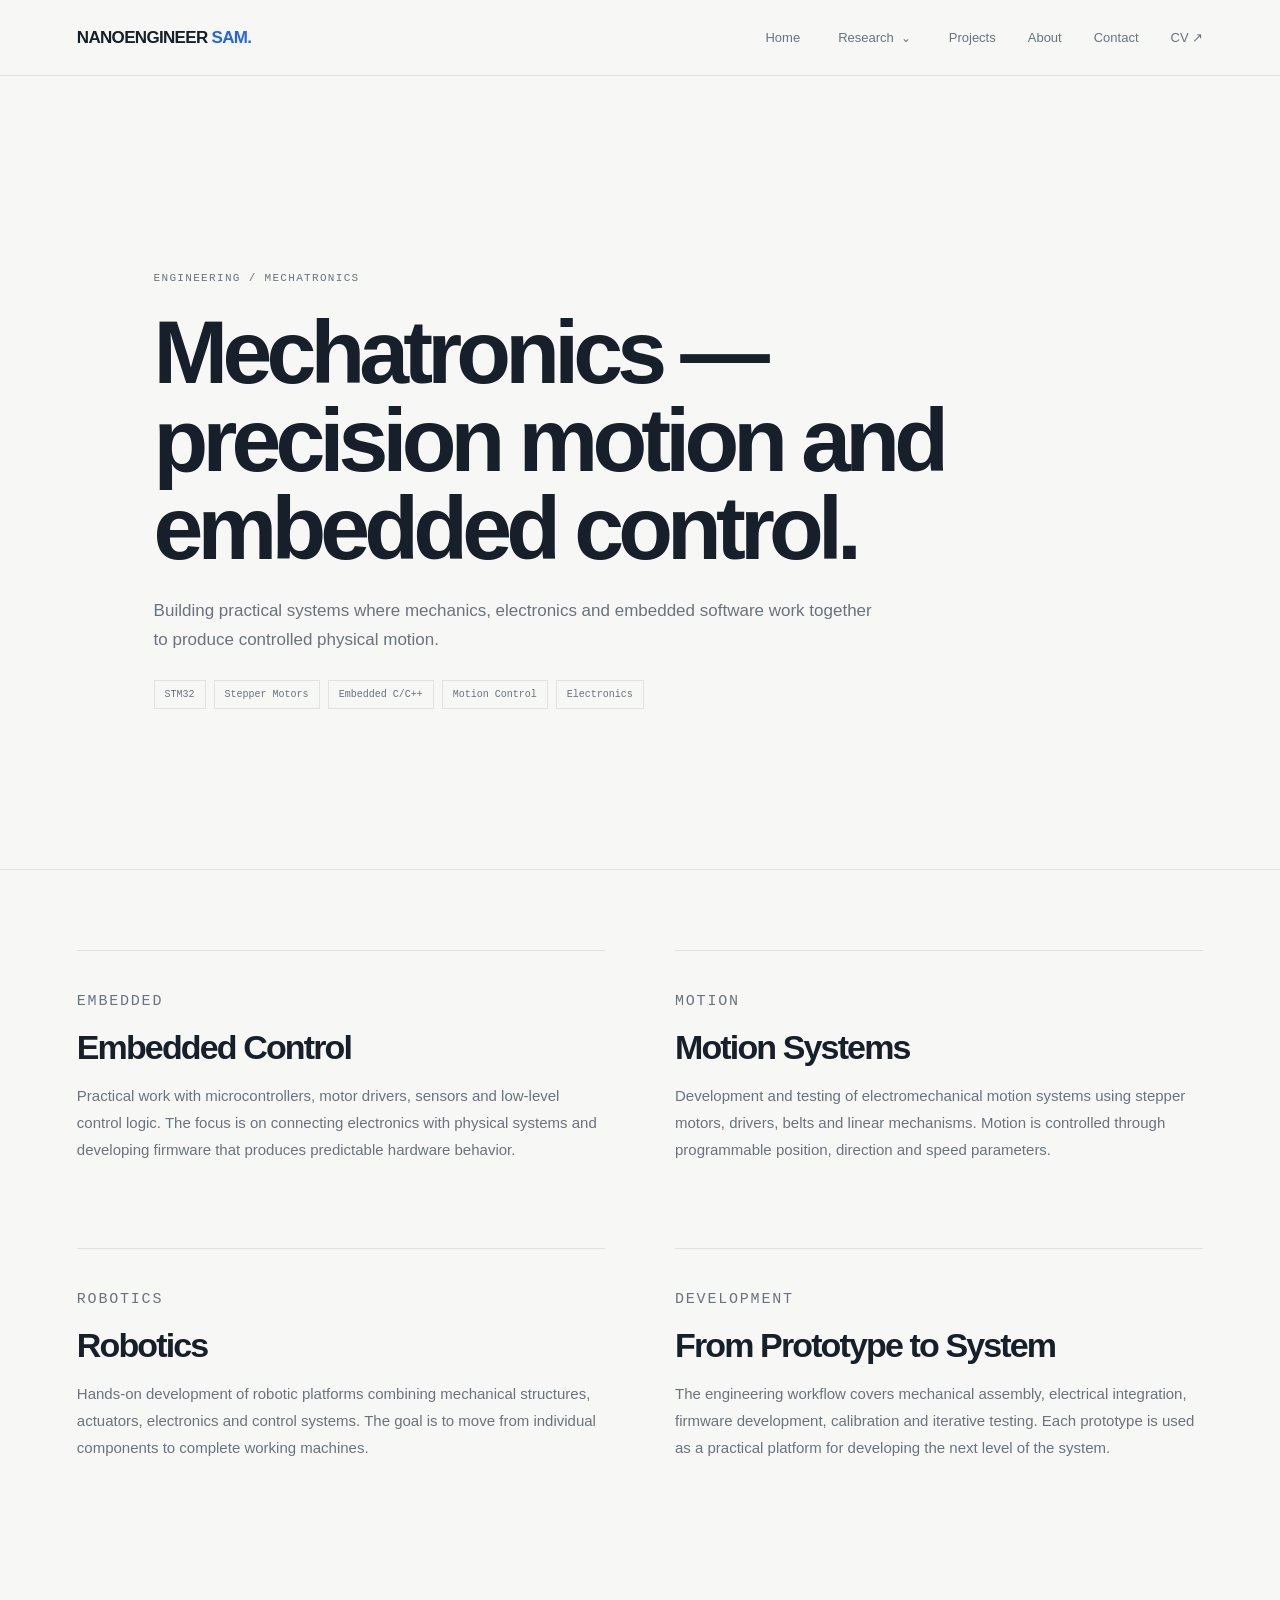
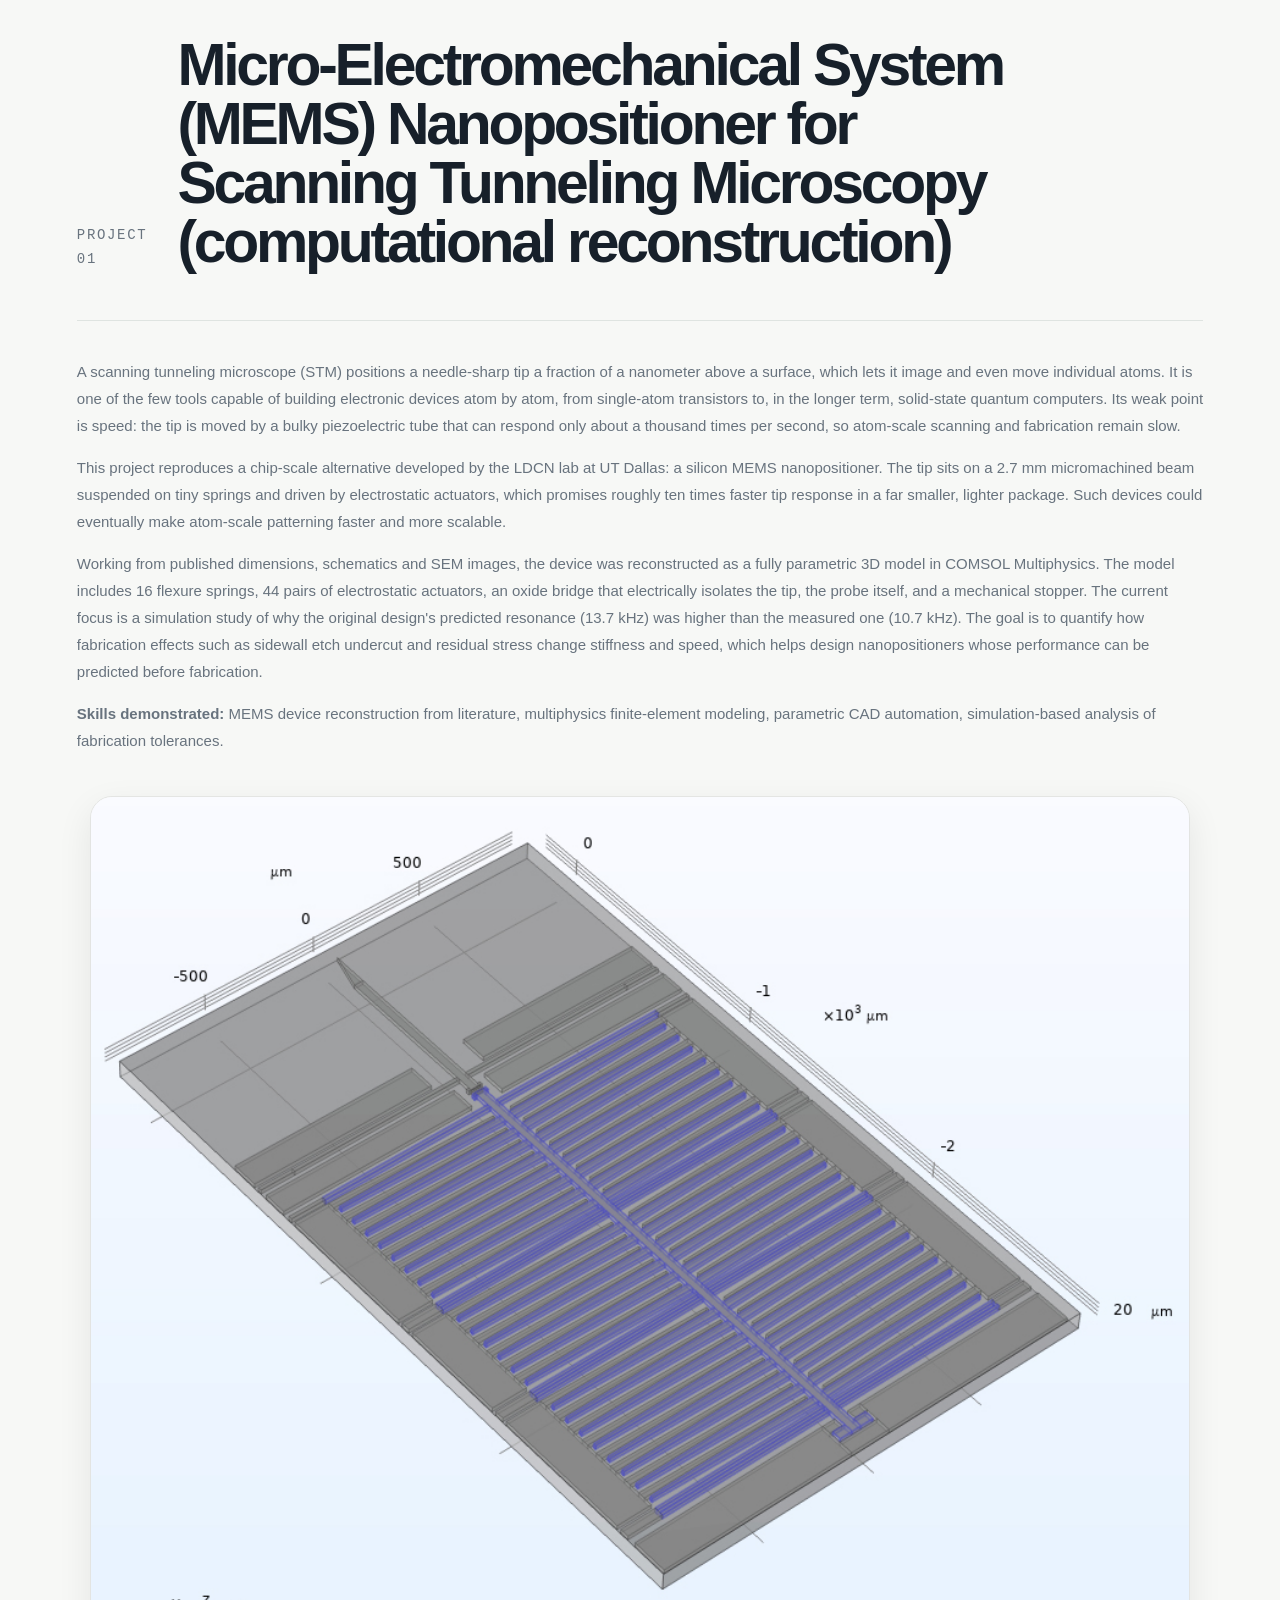
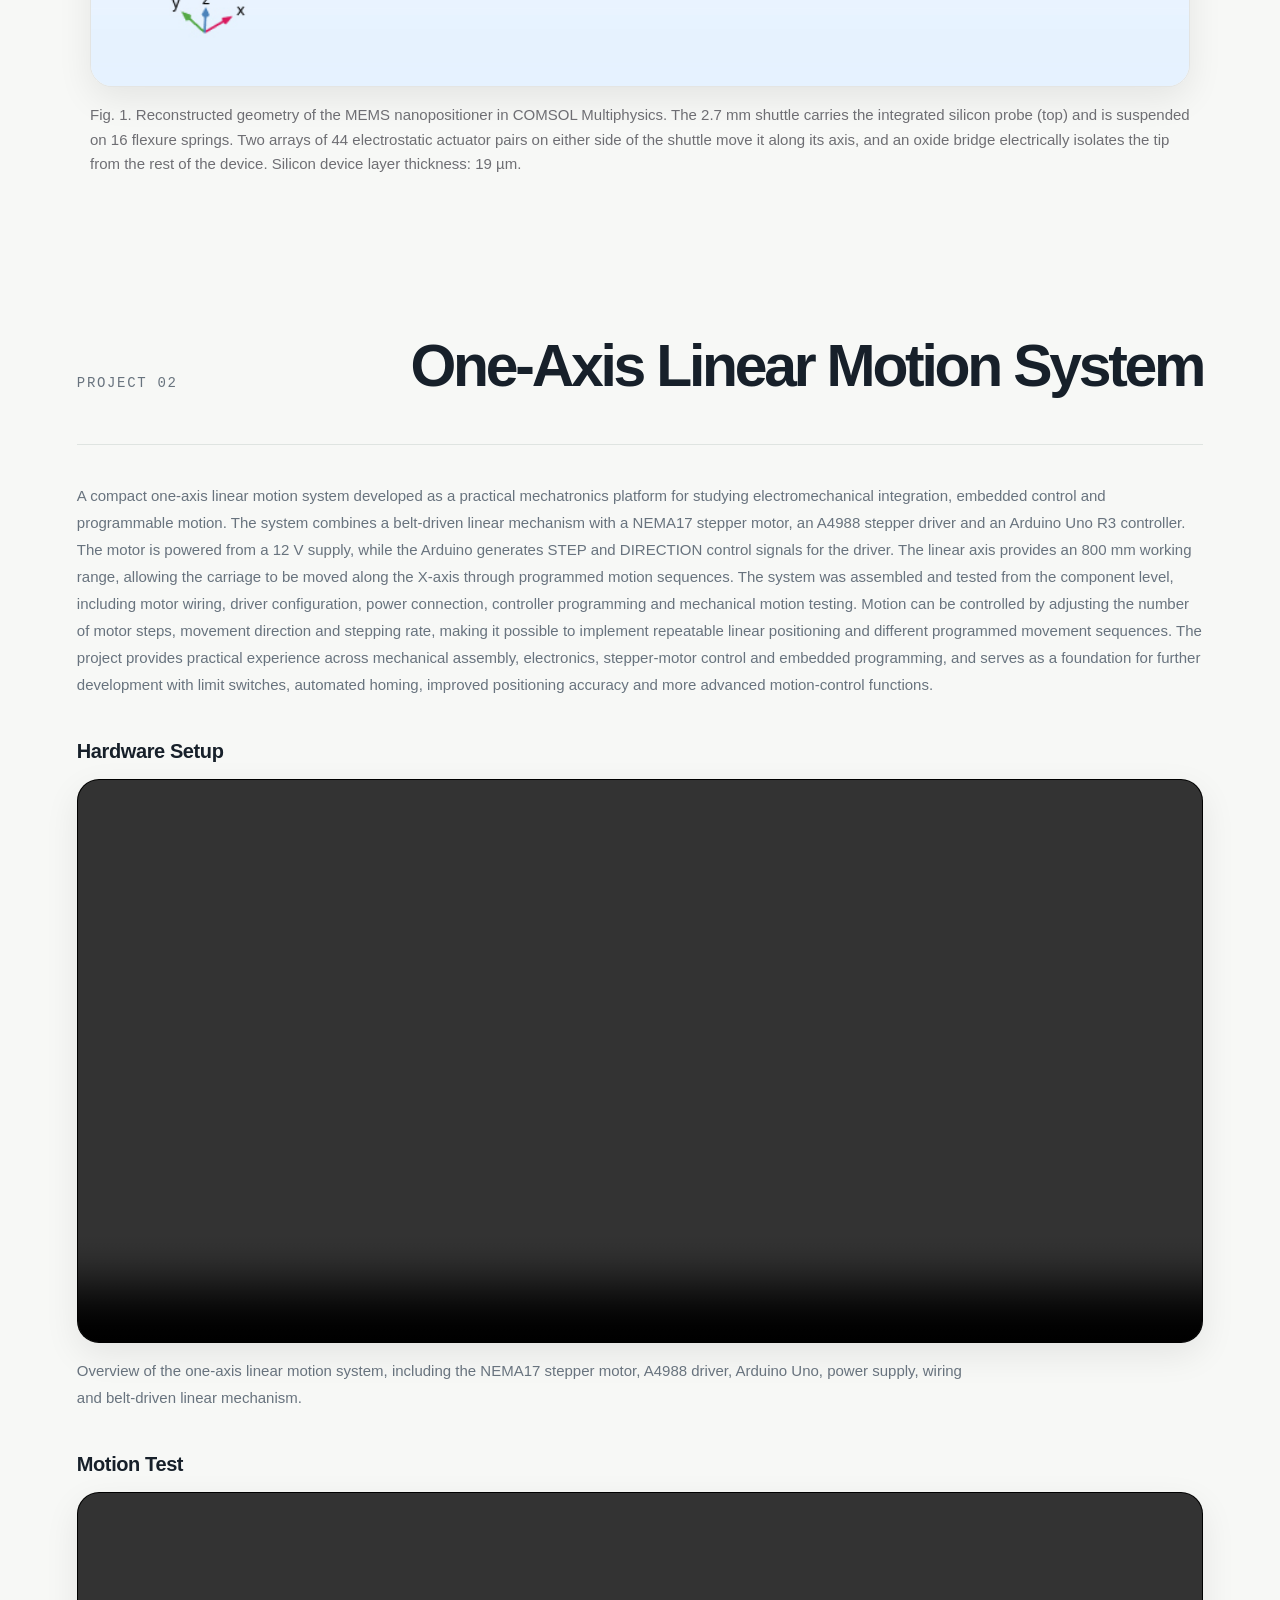
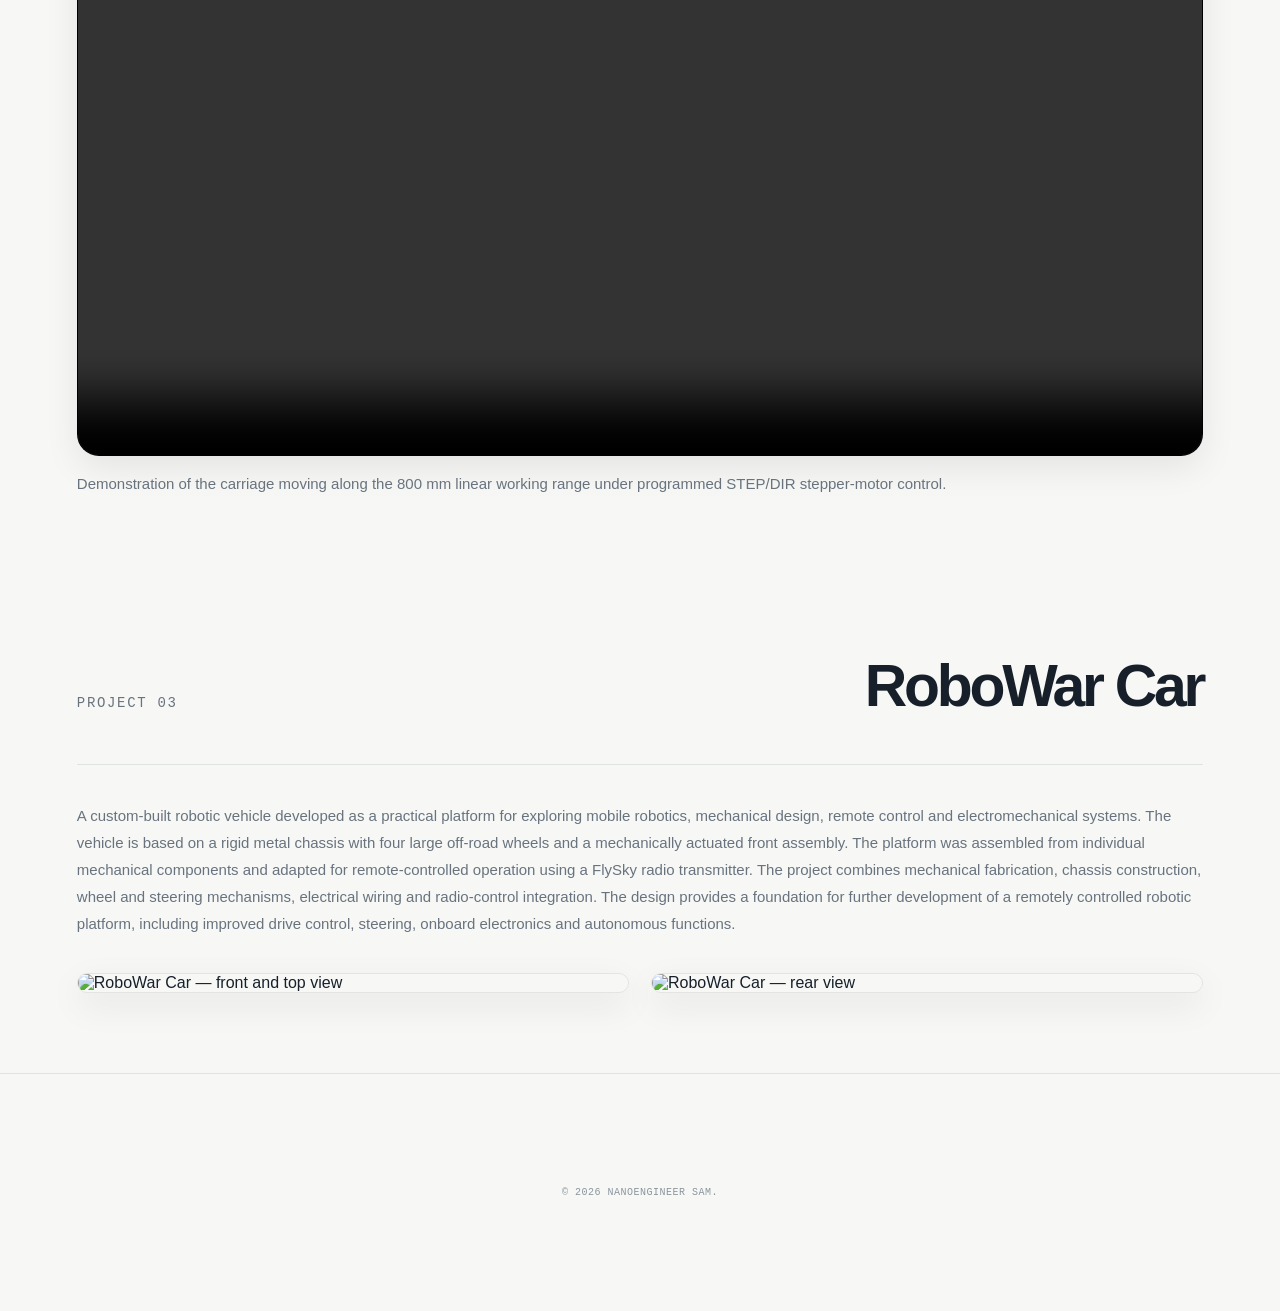
==== commit f95bf4e0: "Update mechatronics.html" ====
--- a/mechatronics.html
+++ b/mechatronics.html
@@ -1,277 +1,53 @@
 <!DOCTYPE html>
 <html lang="en">
 <head>
-  <meta charset="UTF-8">
-  <meta name="viewport" content="width=device-width, initial-scale=1.0">
-  <meta name="description" content="Mechatronics projects — embedded control, motion systems, robotics and electromechanical engineering.">
-  <title>Mechatronics — NANOENGINEER SAM.</title>
-  <link rel="stylesheet" href="style.css">
-  <style>
-    /* Project media */
-    .project-media {
-      margin-top: 42px;
-    }
+<meta charset="UTF-8">
+<meta name="viewport" content="width=device-width, initial-scale=1.0">
+<title>Mechatronics — NANOENGINEER SAM.</title>
+<link rel="stylesheet" href="style.css">
+<style>
+.project-media{margin-top:42px}.project-media h3{margin:0 0 16px;font-size:20px;letter-spacing:-.02em}.project-video{width:100%;display:block;background:#000;border-radius:22px;border:1px solid rgba(0,0,0,.08);box-shadow:0 12px 35px rgba(0,0,0,.08)}.media-caption{margin:14px 0 0;color:#6e6e73;line-height:1.65;max-width:900px}.project-figure{margin:42px auto 0;max-width:1100px}.project-figure img{width:100%;height:auto;display:block;border-radius:22px;border:1px solid rgba(0,0,0,.08);box-shadow:0 12px 35px rgba(0,0,0,.08)}.project-figure figcaption{margin-top:16px;color:#6e6e73;line-height:1.65;font-size:15px}.project-image-grid{display:grid;grid-template-columns:repeat(2,minmax(0,1fr));gap:22px;margin-top:36px}.project-image{width:100%;height:auto;display:block;border-radius:22px;border:1px solid rgba(0,0,0,.08);box-shadow:0 12px 35px rgba(0,0,0,.08)}.project-title{max-width:950px}@media(max-width:700px){.project-image-grid{grid-template-columns:1fr}}
+</style>
+</head>
+<body>
+<header class="nav">
+<a class="logo" href="index.html">NANOENGINEER <b>SAM.</b></a>
+<nav class="navlinks">
+<a href="index.html">Home</a>
+<div class="dropdown"><button class="dropdown-button">Research</button><div class="dropdown-menu">
+<a href="nanotechnology.html">Nanotechnology<small>AFM · SPM · SEM · Raman</small></a>
+<a href="computational-physics.html">Computational Physics<small>DFT · Quantum ESPRESSO · Python</small></a>
+<a href="mechatronics.html">Mechatronics<small>STM32 · Motion · Robotics</small></a>
+</div></div>
+<a href="index.html#projects">Projects</a><a href="index.html#about">About</a><a href="index.html#contact">Contact</a><a class="cv" href="#" title="Add your CV PDF link here">CV ↗</a>
+</nav></header>
+<main>
+<section class="pagehero"><div class="content"><p class="kicker">ENGINEERING / MECHATRONICS</p><h1>Mechatronics — precision motion and embedded control.</h1><p class="lead">Building practical systems where mechanics, electronics and embedded software work together to produce controlled physical motion.</p><div class="pillrow"><span class="pill">STM32</span><span class="pill">Stepper Motors</span><span class="pill">Embedded C/C++</span><span class="pill">Motion Control</span><span class="pill">Electronics</span></div></div></section>
+<section class="content"><div class="contentgrid">
+<article class="block"><p class="kicker">EMBEDDED</p><h2>Embedded Control</h2><p>Practical work with microcontrollers, motor drivers, sensors and low-level control logic. The focus is on connecting electronics with physical systems and developing firmware that produces predictable hardware behavior.</p></article>
+<article class="block"><p class="kicker">MOTION</p><h2>Motion Systems</h2><p>Development and testing of electromechanical motion systems using stepper motors, drivers, belts and linear mechanisms. Motion is controlled through programmable position, direction and speed parameters.</p></article>
+<article class="block"><p class="kicker">ROBOTICS</p><h2>Robotics</h2><p>Hands-on development of robotic platforms combining mechanical structures, actuators, electronics and control systems. The goal is to move from individual components to complete working machines.</p></article>
+<article class="block"><p class="kicker">DEVELOPMENT</p><h2>From Prototype to System</h2><p>The engineering workflow covers mechanical assembly, electrical integration, firmware development, calibration and iterative testing. Each prototype is used as a practical platform for developing the next level of the system.</p></article>
+</div></section>
 
-    .project-media h3 {
-      margin: 0 0 16px;
-      font-size: 20px;
-      letter-spacing: -0.02em;
-    }
+<section class="content"><div class="sectionhead project-title"><p class="kicker">PROJECT 01</p><h2>Micro-Electromechanical System (MEMS) Nanopositioner for Scanning Tunneling Microscopy (computational reconstruction)</h2></div><article class="block">
+<p>A scanning tunneling microscope (STM) positions a needle-sharp tip a fraction of a nanometer above a surface, which lets it image and even move individual atoms. It is one of the few tools capable of building electronic devices atom by atom, from single-atom transistors to, in the longer term, solid-state quantum computers. Its weak point is speed: the tip is moved by a bulky piezoelectric tube that can respond only about a thousand times per second, so atom-scale scanning and fabrication remain slow.</p>
+<p>This project reproduces a chip-scale alternative developed by the LDCN lab at UT Dallas: a silicon MEMS nanopositioner. The tip sits on a 2.7 mm micromachined beam suspended on tiny springs and driven by electrostatic actuators, which promises roughly ten times faster tip response in a far smaller, lighter package. Such devices could eventually make atom-scale patterning faster and more scalable.</p>
+<p>Working from published dimensions, schematics and SEM images, the device was reconstructed as a fully parametric 3D model in COMSOL Multiphysics. The model includes 16 flexure springs, 44 pairs of electrostatic actuators, an oxide bridge that electrically isolates the tip, the probe itself, and a mechanical stopper. The current focus is a simulation study of why the original design's predicted resonance (13.7 kHz) was higher than the measured one (10.7 kHz). The goal is to quantify how fabrication effects such as sidewall etch undercut and residual stress change stiffness and speed, which helps design nanopositioners whose performance can be predicted before fabrication.</p>
+<p><strong>Skills demonstrated:</strong> MEMS device reconstruction from literature, multiphysics finite-element modeling, parametric CAD automation, simulation-based analysis of fabrication tolerances.</p>
+<figure class="project-figure"><img src="nanopositioner.jpg" alt="Reconstructed geometry of the MEMS nanopositioner in COMSOL Multiphysics" loading="lazy"><figcaption>Fig. 1. Reconstructed geometry of the MEMS nanopositioner in COMSOL Multiphysics. The 2.7 mm shuttle carries the integrated silicon probe (top) and is suspended on 16 flexure springs. Two arrays of 44 electrostatic actuator pairs on either side of the shuttle move it along its axis, and an oxide bridge electrically isolates the tip from the rest of the device. Silicon device layer thickness: 19 µm.</figcaption></figure>
+</article></section>
 
-    .project-video {
-      width: 100%;
-      display: block;
-      background: #000;
-      border-radius: 22px;
-      border: 1px solid rgba(0,0,0,.08);
-      box-shadow: 0 12px 35px rgba(0,0,0,.08);
-    }
+<section class="content"><div class="sectionhead"><p class="kicker">PROJECT 02</p><h2>One-Axis Linear Motion System</h2></div><article class="block">
+<p>A compact one-axis linear motion system developed as a practical mechatronics platform for studying electromechanical integration, embedded control and programmable motion. The system combines a belt-driven linear mechanism with a NEMA17 stepper motor, an A4988 stepper driver and an Arduino Uno R3 controller. The motor is powered from a 12 V supply, while the Arduino generates STEP and DIRECTION control signals for the driver. The linear axis provides an 800 mm working range, allowing the carriage to be moved along the X-axis through programmed motion sequences. The system was assembled and tested from the component level, including motor wiring, driver configuration, power connection, controller programming and mechanical motion testing. Motion can be controlled by adjusting the number of motor steps, movement direction and stepping rate, making it possible to implement repeatable linear positioning and different programmed movement sequences. The project provides practical experience across mechanical assembly, electronics, stepper-motor control and embedded programming, and serves as a foundation for further development with limit switches, automated homing, improved positioning accuracy and more advanced motion-control functions.</p>
+<div class="project-media"><h3>Hardware Setup</h3><video class="project-video" controls preload="metadata"><source src="Oneaxis1.mp4" type="video/mp4">Your browser does not support HTML5 video.</video><p class="media-caption">Overview of the one-axis linear motion system, including the NEMA17 stepper motor, A4988 driver, Arduino Uno, power supply, wiring and belt-driven linear mechanism.</p></div>
+<div class="project-media"><h3>Motion Test</h3><video class="project-video" controls preload="metadata"><source src="Oneaxis.mp4" type="video/mp4">Your browser does not support HTML5 video.</video><p class="media-caption">Demonstration of the carriage moving along the 800 mm linear working range under programmed STEP/DIR stepper-motor control.</p></div>
+</article></section>
 
-    .media-caption {
-      margin: 14px 0 0;
-      color: #6e6e73;
-      line-height: 1.65;
-      max-width: 820px;
-    }
-
-    .project-image-grid {
-      display: grid;
-      grid-template-columns: repeat(2, minmax(0, 1fr));
-      gap: 22px;
-      margin-top: 36px;
-    }
-
-    .project-image {
-      width: 100%;
-      display: block;
-      border-radius: 22px;
-      border: 1px solid rgba(0,0,0,.08);
-      box-shadow: 0 12px 35px rgba(0,0,0,.08);
-    }
-
-    @media (max-width: 700px) {
-      .project-image-grid {
-        grid-template-columns: 1fr;
-      }
-    }
-  </style>
-</head>
-
-<body>
-
-  <header class="nav">
-    <a class="logo" href="index.html">NANOENGINEER <b>SAM.</b></a>
-
-    <nav class="navlinks">
-      <a href="index.html">Home</a>
-
-      <div class="dropdown">
-        <button class="dropdown-button">Research</button>
-        <div class="dropdown-menu">
-          <a href="nanotechnology.html">
-            Nanotechnology
-            <small>AFM · SPM · SEM · Raman</small>
-          </a>
-          <a href="computational-physics.html">
-            Computational Physics
-            <small>DFT · Quantum ESPRESSO · Python</small>
-          </a>
-          <a href="mechatronics.html">
-            Mechatronics
-            <small>STM32 · Motion · Robotics</small>
-          </a>
-        </div>
-      </div>
-
-      <a href="index.html#projects">Projects</a>
-      <a href="index.html#about">About</a>
-      <a href="index.html#contact">Contact</a>
-      <a class="cv" href="#" title="Add your CV PDF link here">CV ↗</a>
-    </nav>
-  </header>
-
-
-  <main>
-
-    <!-- Page hero -->
-    <section class="pagehero">
-      <div class="content">
-        <p class="kicker">ENGINEERING / MECHATRONICS</p>
-        <h1>Mechatronics — precision motion and embedded control.</h1>
-        <p class="lead">
-          Building practical systems where mechanics, electronics and embedded
-          software work together to produce controlled physical motion.
-        </p>
-
-        <div class="pillrow">
-          <span class="pill">STM32</span>
-          <span class="pill">Stepper Motors</span>
-          <span class="pill">Embedded C/C++</span>
-          <span class="pill">Motion Control</span>
-          <span class="pill">Electronics</span>
-        </div>
-      </div>
-    </section>
-
-
-    <!-- General mechatronics -->
-    <section class="content">
-      <div class="contentgrid">
-
-        <article class="block">
-          <p class="kicker">EMBEDDED</p>
-          <h2>Embedded Control</h2>
-          <p>
-            Practical work with microcontrollers, motor drivers, sensors and
-            low-level control logic. The focus is on connecting electronics
-            with physical systems and developing firmware that produces
-            predictable hardware behavior.
-          </p>
-        </article>
-
-        <article class="block">
-          <p class="kicker">MOTION</p>
-          <h2>Motion Systems</h2>
-          <p>
-            Development and testing of electromechanical motion systems using
-            stepper motors, drivers, belts and linear mechanisms. Motion is
-            controlled through programmable position, direction and speed
-            parameters.
-          </p>
-        </article>
-
-        <article class="block">
-          <p class="kicker">ROBOTICS</p>
-          <h2>Robotics</h2>
-          <p>
-            Hands-on development of robotic platforms combining mechanical
-            structures, actuators, electronics and control systems. The goal is
-            to move from individual components to complete working machines.
-          </p>
-        </article>
-
-        <article class="block">
-          <p class="kicker">DEVELOPMENT</p>
-          <h2>From Prototype to System</h2>
-          <p>
-            The engineering workflow covers mechanical assembly, electrical
-            integration, firmware development, calibration and iterative
-            testing. Each prototype is used as a practical platform for
-            developing the next level of the system.
-          </p>
-        </article>
-
-      </div>
-    </section>
-
-
-    <!-- One-Axis project -->
-    <section class="content">
-      <div class="sectionhead">
-        <p class="kicker">PROJECT 01</p>
-        <h2>One-Axis Linear Motion System</h2>
-      </div>
-
-      <article class="block">
-        <p>
-          A compact one-axis linear motion system developed as a practical
-          mechatronics platform for studying electromechanical integration,
-          embedded control and programmable motion. The system combines a
-          belt-driven linear mechanism with a NEMA17 stepper motor, an A4988
-          stepper driver and an Arduino Uno R3 controller. The motor is powered
-          from a 12 V supply, while the Arduino generates STEP and DIRECTION
-          control signals for the driver. The linear axis provides an 800 mm
-          working range, allowing the carriage to be moved along the X-axis
-          through programmed motion sequences. The system was assembled and
-          tested from the component level, including motor wiring, driver
-          configuration, power connection, controller programming and
-          mechanical motion testing. Motion can be controlled by adjusting the
-          number of motor steps, movement direction and stepping rate, making
-          it possible to implement repeatable linear positioning and different
-          programmed movement sequences. The project provides practical
-          experience across mechanical assembly, electronics, stepper-motor
-          control and embedded programming, and serves as a foundation for
-          further development with limit switches, automated homing, improved
-          positioning accuracy and more advanced motion-control functions.
-        </p>
-
-        <div class="project-media">
-          <h3>Hardware Setup</h3>
-          <video class="project-video" controls preload="metadata">
-            <source src="Oneaxis1.mp4" type="video/mp4">
-            Your browser does not support HTML5 video.
-          </video>
-          <p class="media-caption">
-            Overview of the one-axis linear motion system, including the NEMA17
-            stepper motor, A4988 driver, Arduino Uno, power supply, wiring and
-            belt-driven linear mechanism.
-          </p>
-        </div>
-
-        <div class="project-media">
-          <h3>Motion Test</h3>
-          <video class="project-video" controls preload="metadata">
-            <source src="Oneaxis.mp4" type="video/mp4">
-            Your browser does not support HTML5 video.
-          </video>
-          <p class="media-caption">
-            Demonstration of the carriage moving along the 800 mm linear
-            working range under programmed STEP/DIR stepper-motor control.
-          </p>
-        </div>
-      </article>
-    </section>
-
-
-    <!-- RoboWar Car project -->
-    <section class="content">
-      <div class="sectionhead">
-        <p class="kicker">PROJECT 02</p>
-        <h2>RoboWar Car</h2>
-      </div>
-
-      <article class="block">
-        <p>
-          A custom-built robotic vehicle developed as a practical platform for
-          exploring mobile robotics, mechanical design, remote control and
-          electromechanical systems. The vehicle is based on a rigid metal
-          chassis with four large off-road wheels and a mechanically actuated
-          front assembly. The platform was assembled from individual mechanical
-          components and adapted for remote-controlled operation using a FlySky
-          radio transmitter. The project combines mechanical fabrication,
-          chassis construction, wheel and steering mechanisms, electrical
-          wiring and radio-control integration. The design provides a
-          foundation for further development of a remotely controlled robotic
-          platform, including improved drive control, steering, onboard
-          electronics and autonomous functions.
-        </p>
-
-        <div class="project-image-grid">
-          <img
-            class="project-image"
-            src="robocar1.jpg"
-            alt="RoboWar Car — front and top view"
-            loading="lazy"
-          >
-
-          <img
-            class="project-image"
-            src="robocar2.jpg"
-            alt="RoboWar Car — rear view"
-            loading="lazy"
-          >
-        </div>
-      </article>
-    </section>
-
-  </main>
-
-
-  <footer>
-    <div class="content">
-      <p>© 2026 NANOENGINEER SAM.</p>
-    </div>
-  </footer>
-
-</body>
-</html>
+<section class="content"><div class="sectionhead"><p class="kicker">PROJECT 03</p><h2>RoboWar Car</h2></div><article class="block">
+<p>A custom-built robotic vehicle developed as a practical platform for exploring mobile robotics, mechanical design, remote control and electromechanical systems. The vehicle is based on a rigid metal chassis with four large off-road wheels and a mechanically actuated front assembly. The platform was assembled from individual mechanical components and adapted for remote-controlled operation using a FlySky radio transmitter. The project combines mechanical fabrication, chassis construction, wheel and steering mechanisms, electrical wiring and radio-control integration. The design provides a foundation for further development of a remotely controlled robotic platform, including improved drive control, steering, onboard electronics and autonomous functions.</p>
+<div class="project-image-grid"><img class="project-image" src="robocar1.JPG" alt="RoboWar Car — front and top view" loading="lazy"><img class="project-image" src="robocar2.JPG" alt="RoboWar Car — rear view" loading="lazy"></div>
+</article></section>
+</main>
+<footer><div class="content"><p>© 2026 NANOENGINEER SAM.</p></div></footer>
+</body></html>
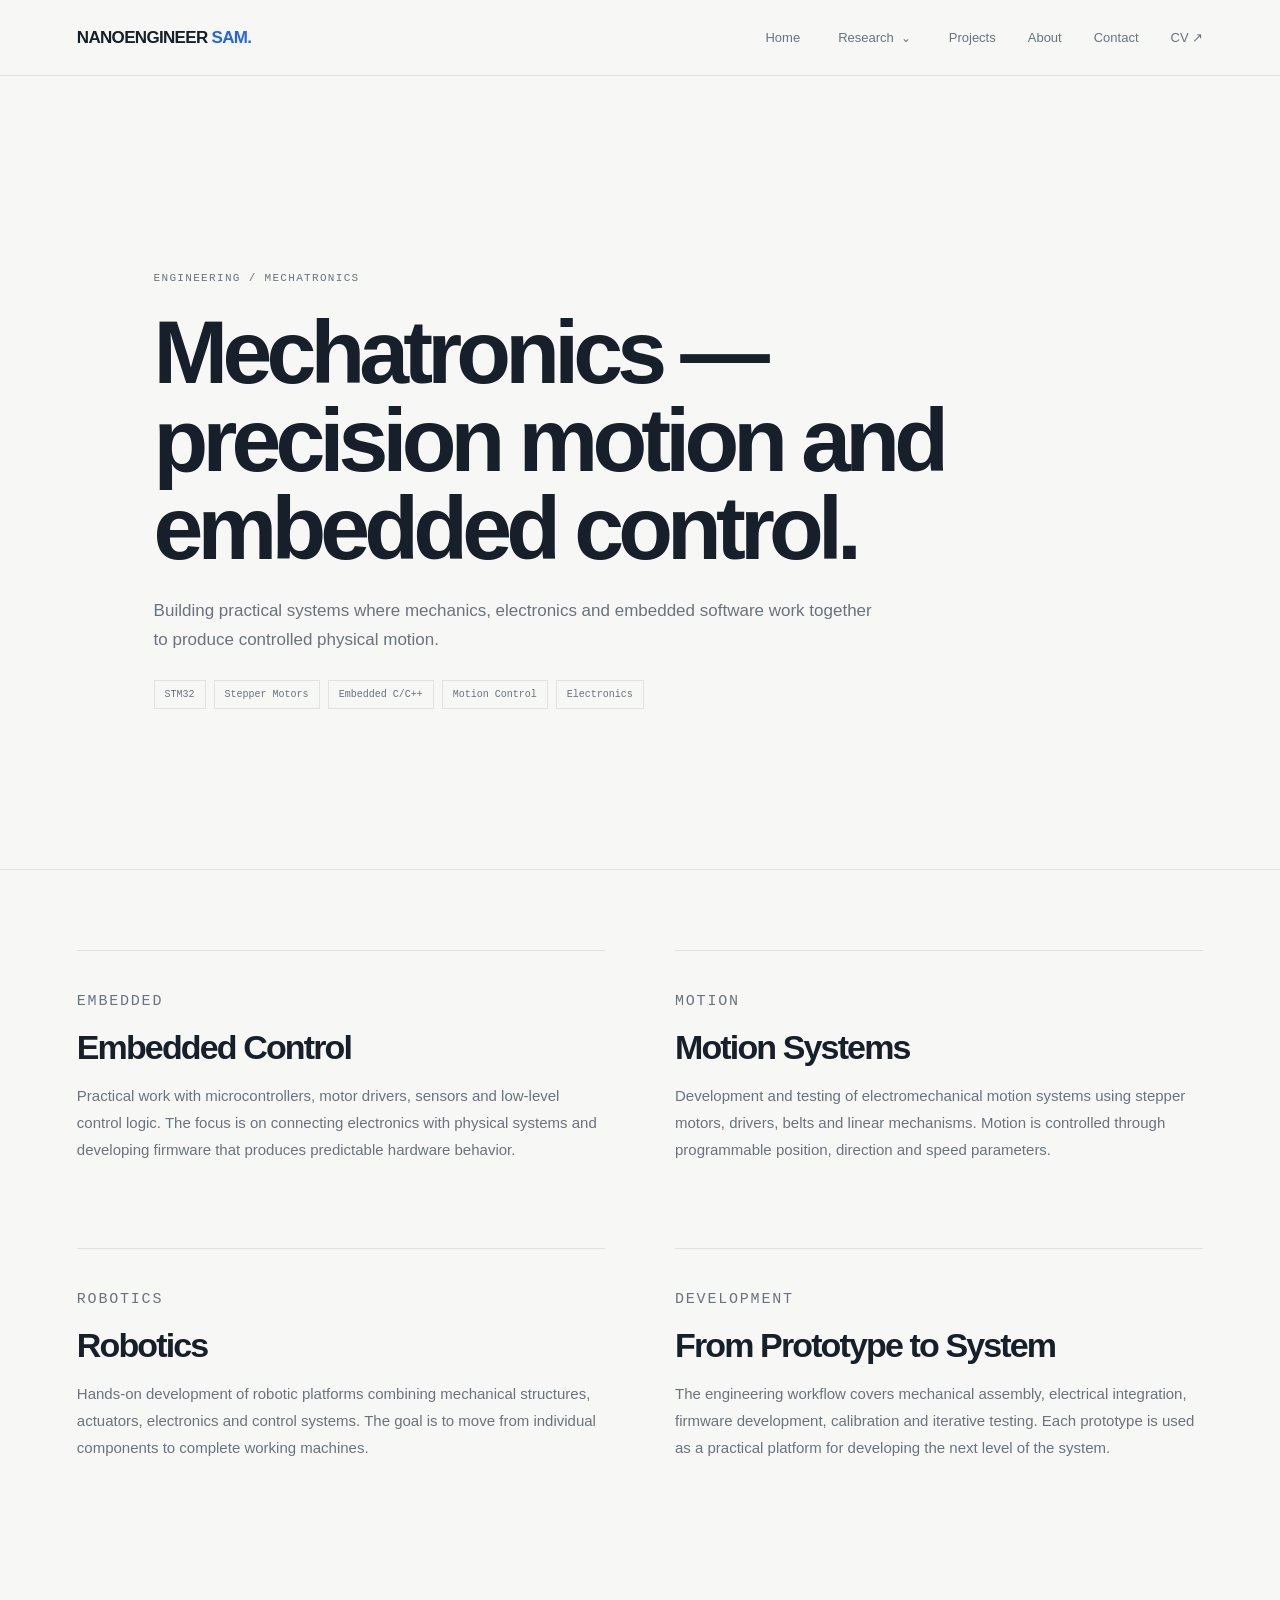
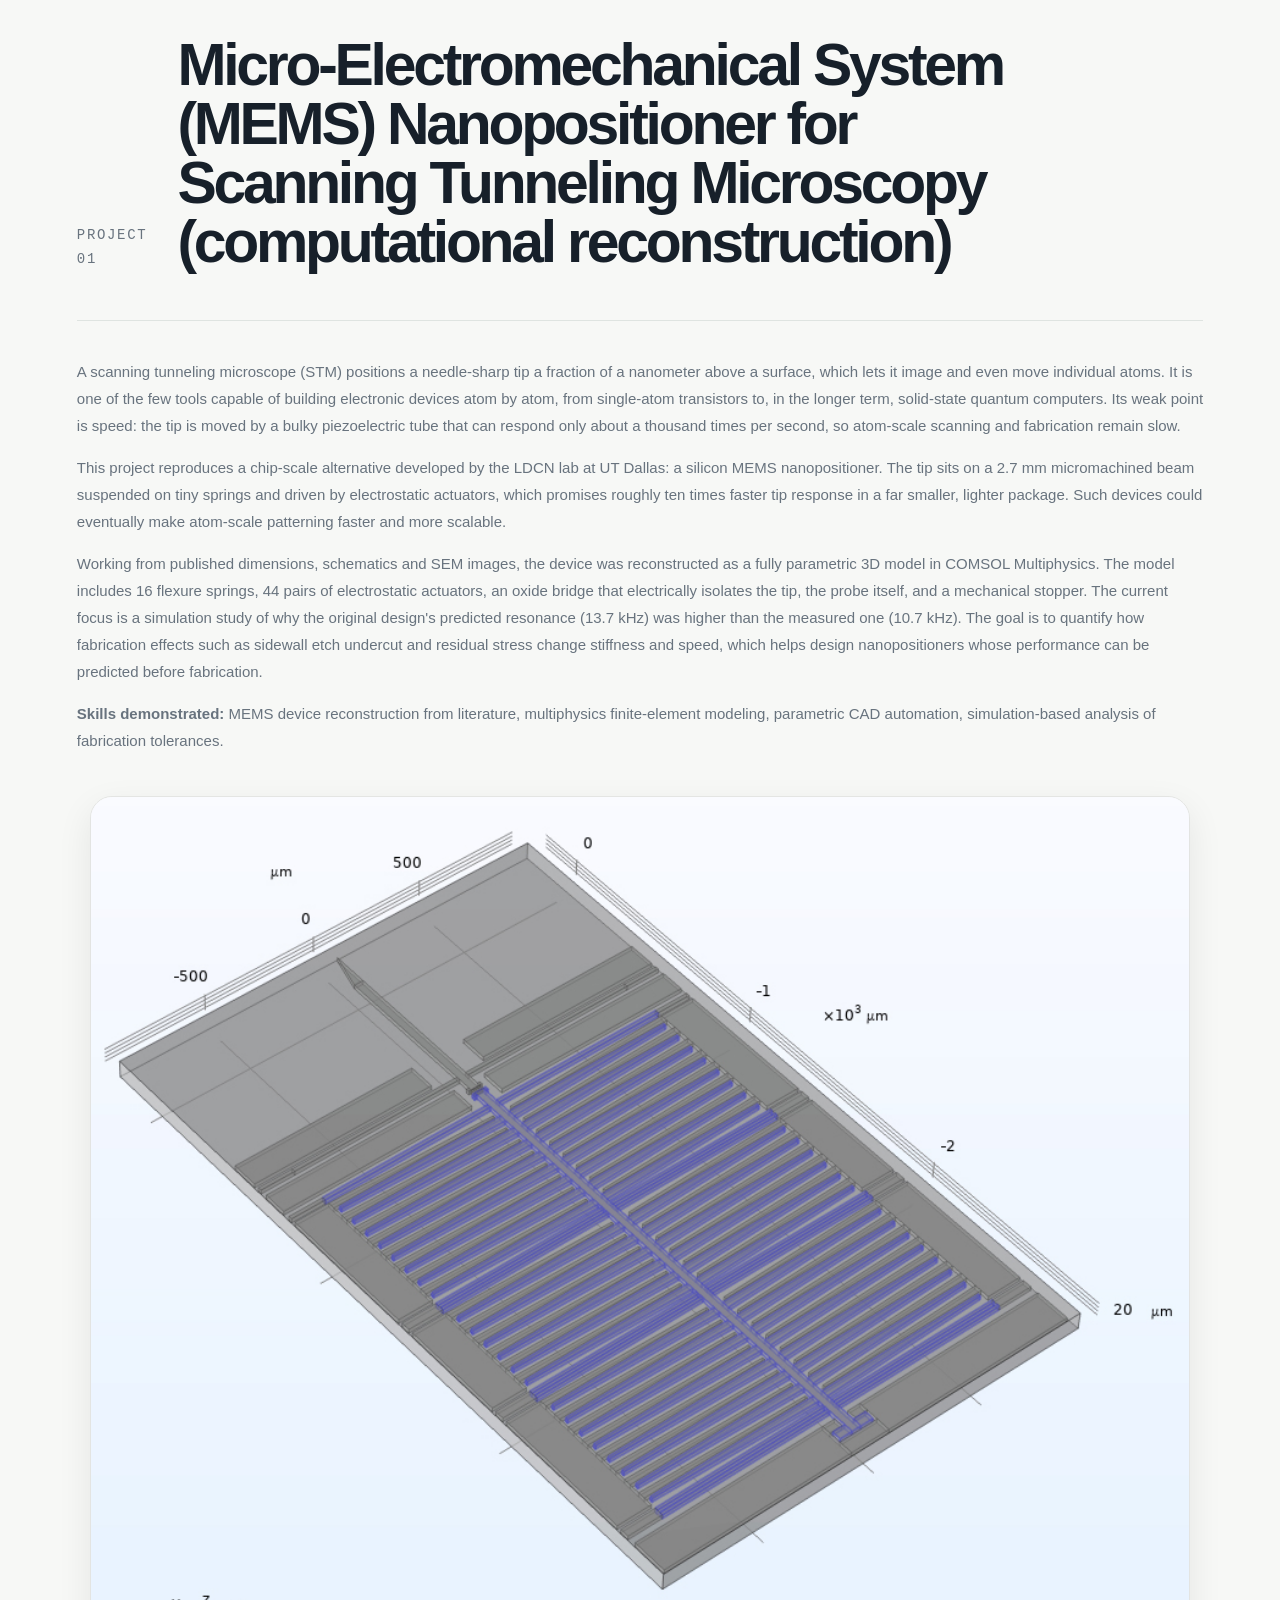
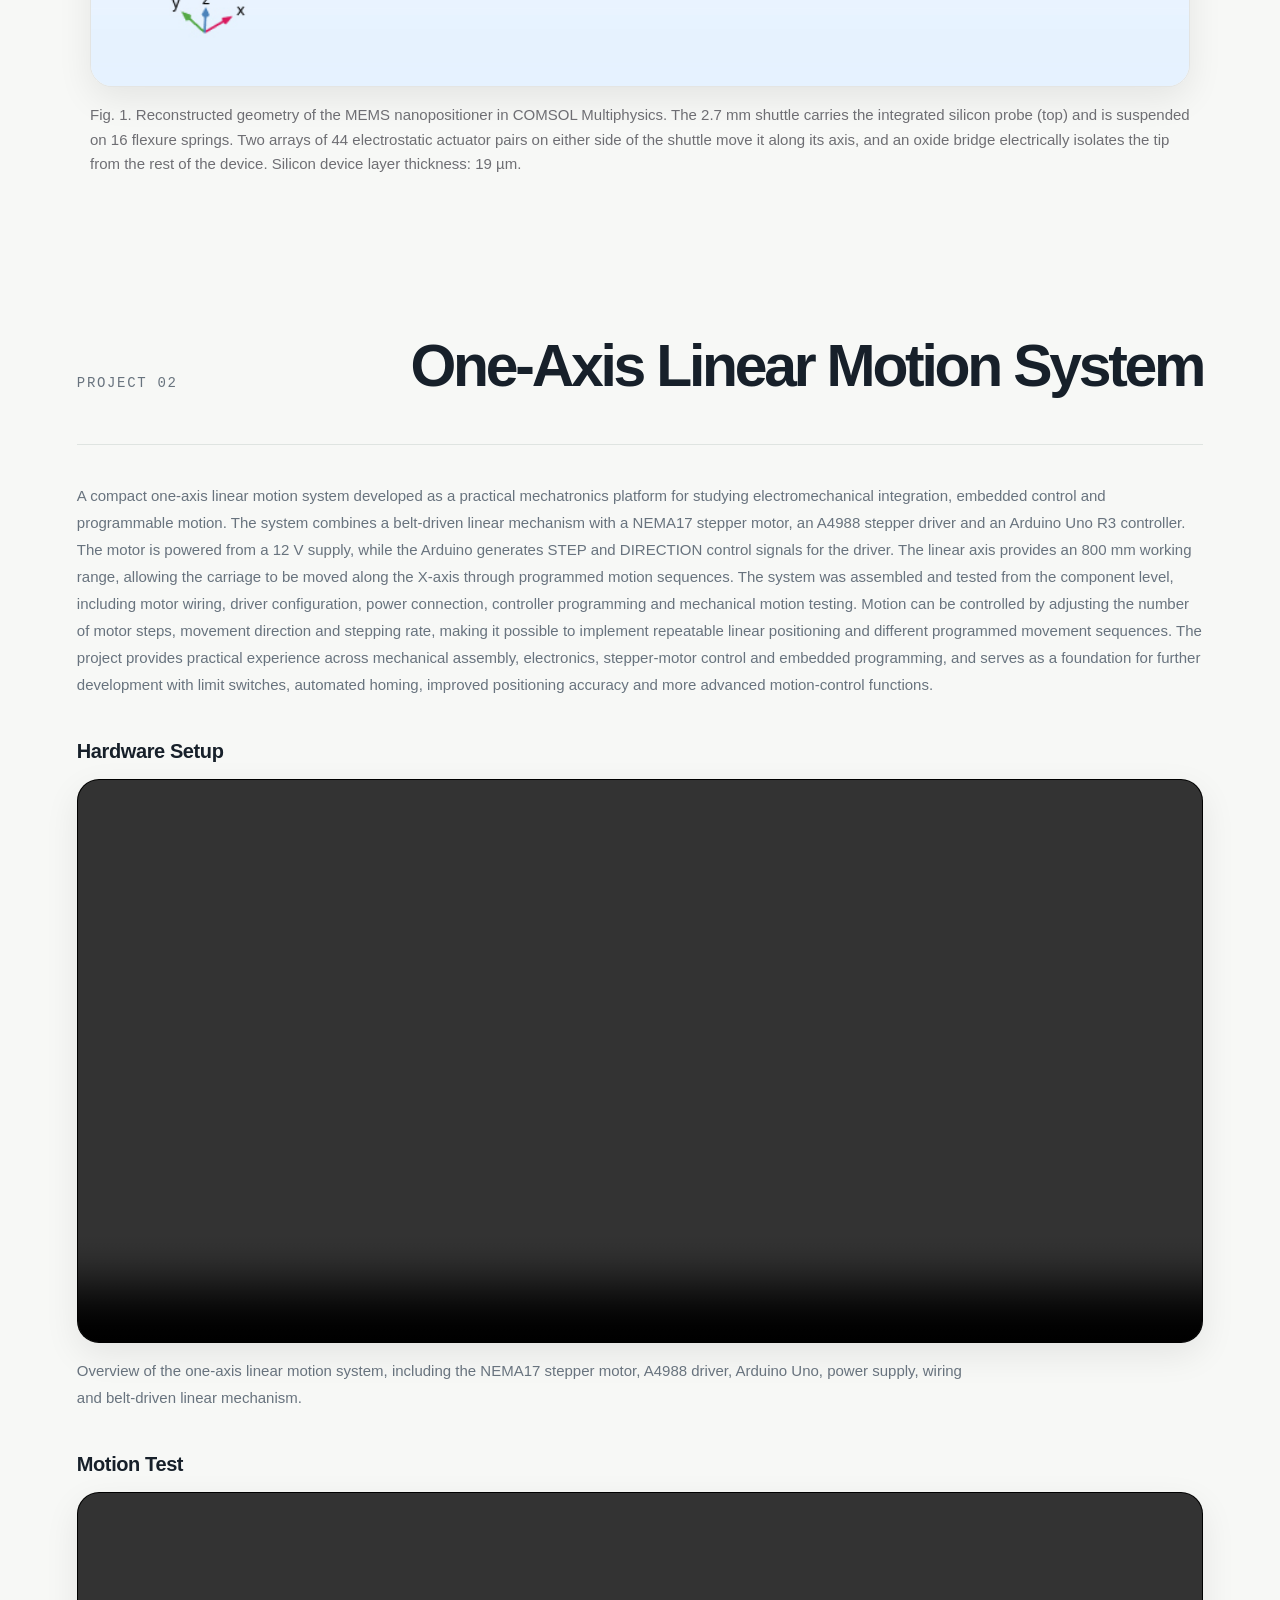
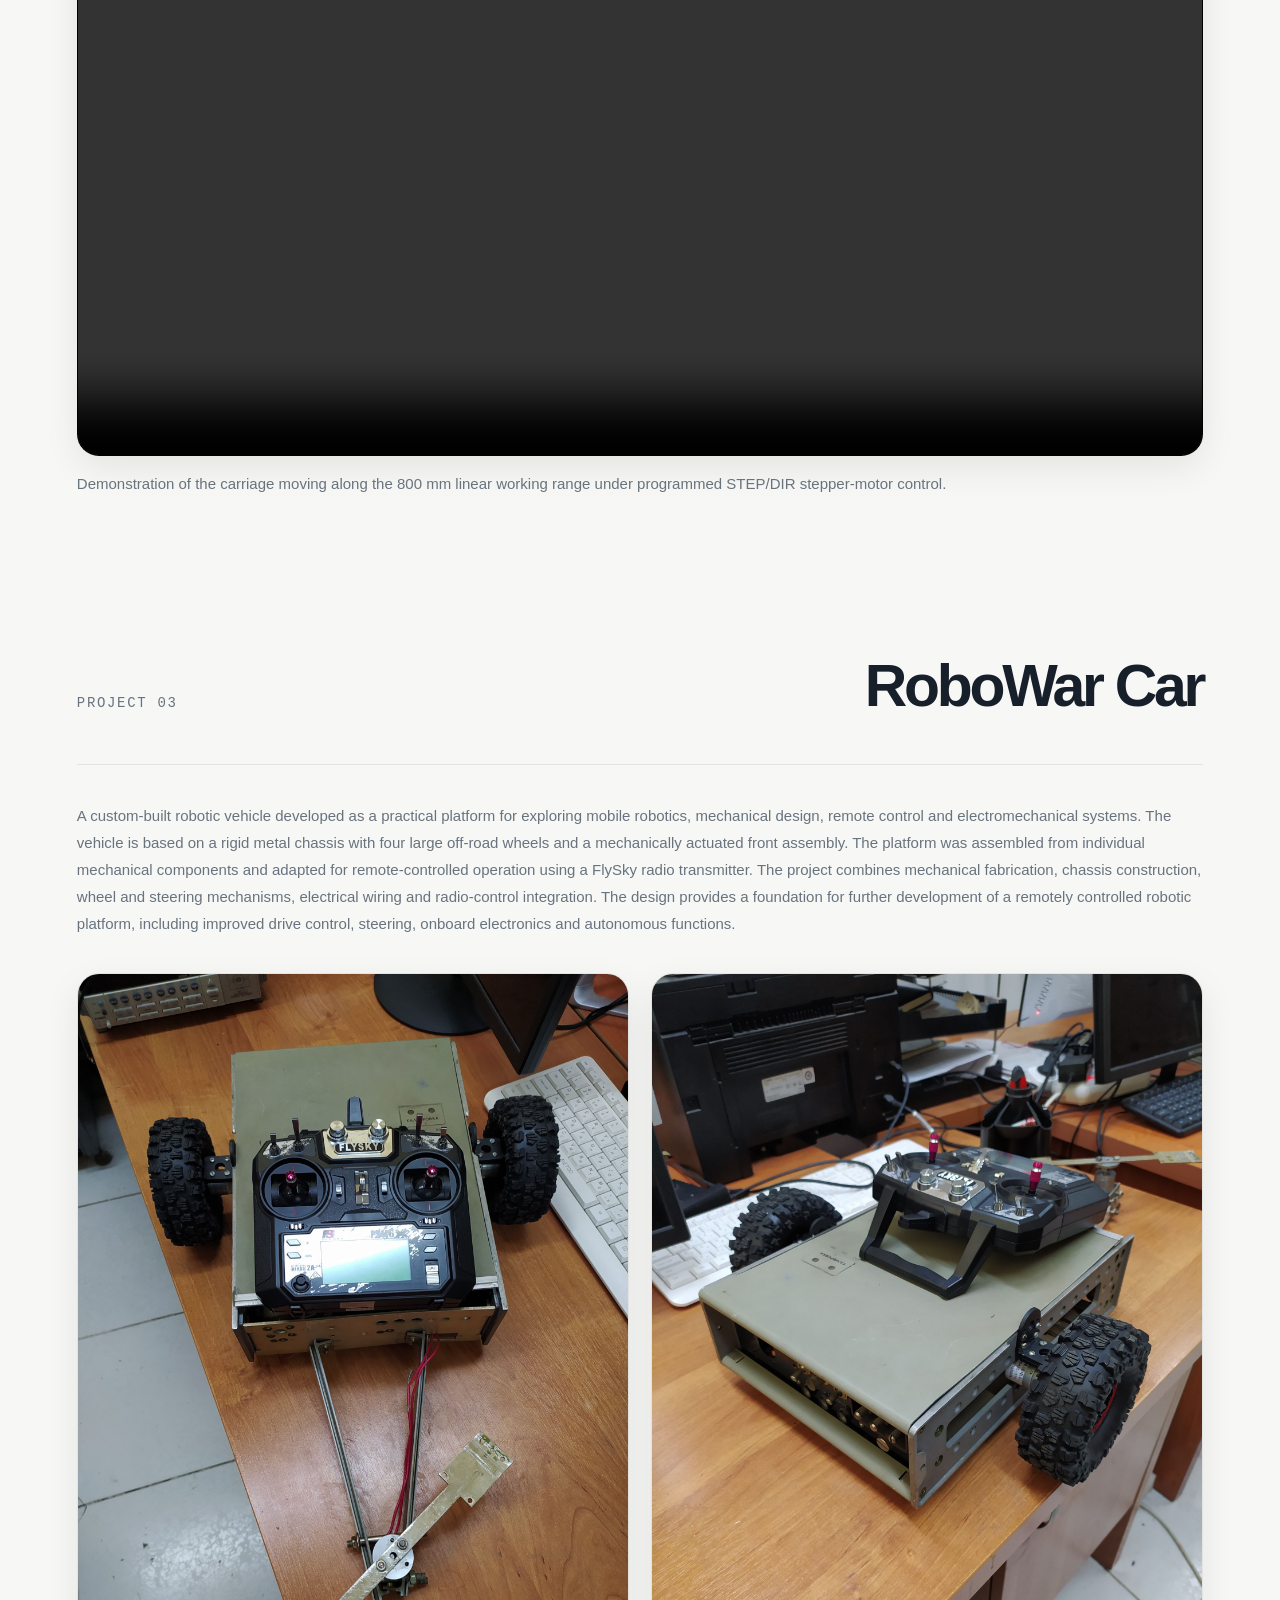
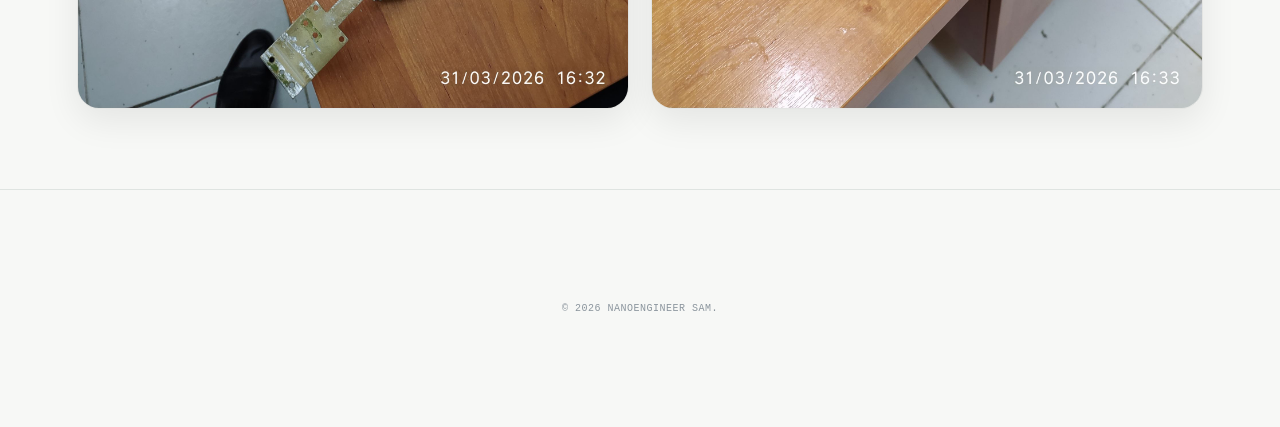
==== commit 3ef84ad1: "Update mechatronics.html" ====
--- a/mechatronics.html
+++ b/mechatronics.html
@@ -46,7 +46,7 @@
 
 <section class="content"><div class="sectionhead"><p class="kicker">PROJECT 03</p><h2>RoboWar Car</h2></div><article class="block">
 <p>A custom-built robotic vehicle developed as a practical platform for exploring mobile robotics, mechanical design, remote control and electromechanical systems. The vehicle is based on a rigid metal chassis with four large off-road wheels and a mechanically actuated front assembly. The platform was assembled from individual mechanical components and adapted for remote-controlled operation using a FlySky radio transmitter. The project combines mechanical fabrication, chassis construction, wheel and steering mechanisms, electrical wiring and radio-control integration. The design provides a foundation for further development of a remotely controlled robotic platform, including improved drive control, steering, onboard electronics and autonomous functions.</p>
-<div class="project-image-grid"><img class="project-image" src="robocar1.JPG" alt="RoboWar Car — front and top view" loading="lazy"><img class="project-image" src="robocar2.JPG" alt="RoboWar Car — rear view" loading="lazy"></div>
+<div class="project-image-grid"><img class="project-image" src="robocar1.jpg" alt="RoboWar Car — front and top view" loading="lazy"><img class="project-image" src="robocar2.jpg" alt="RoboWar Car — rear view" loading="lazy"></div>
 </article></section>
 </main>
 <footer><div class="content"><p>© 2026 NANOENGINEER SAM.</p></div></footer>
